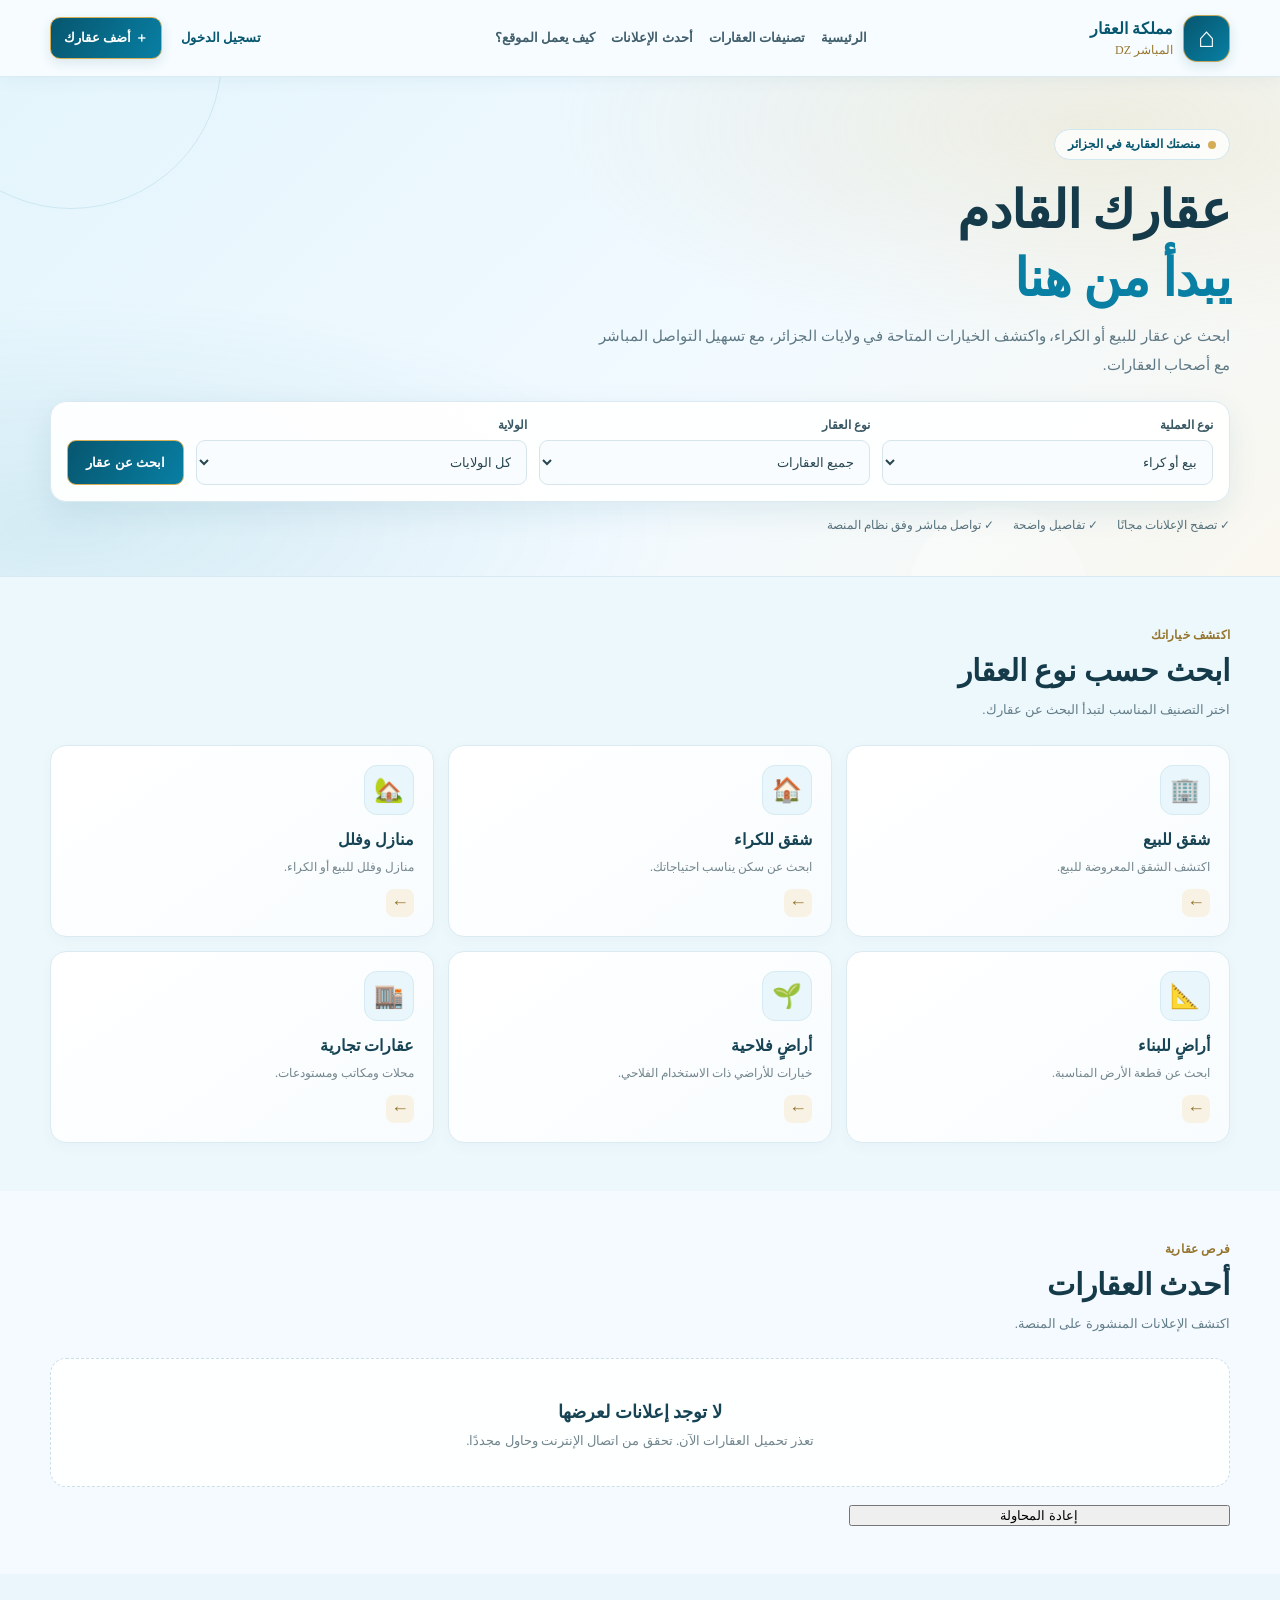
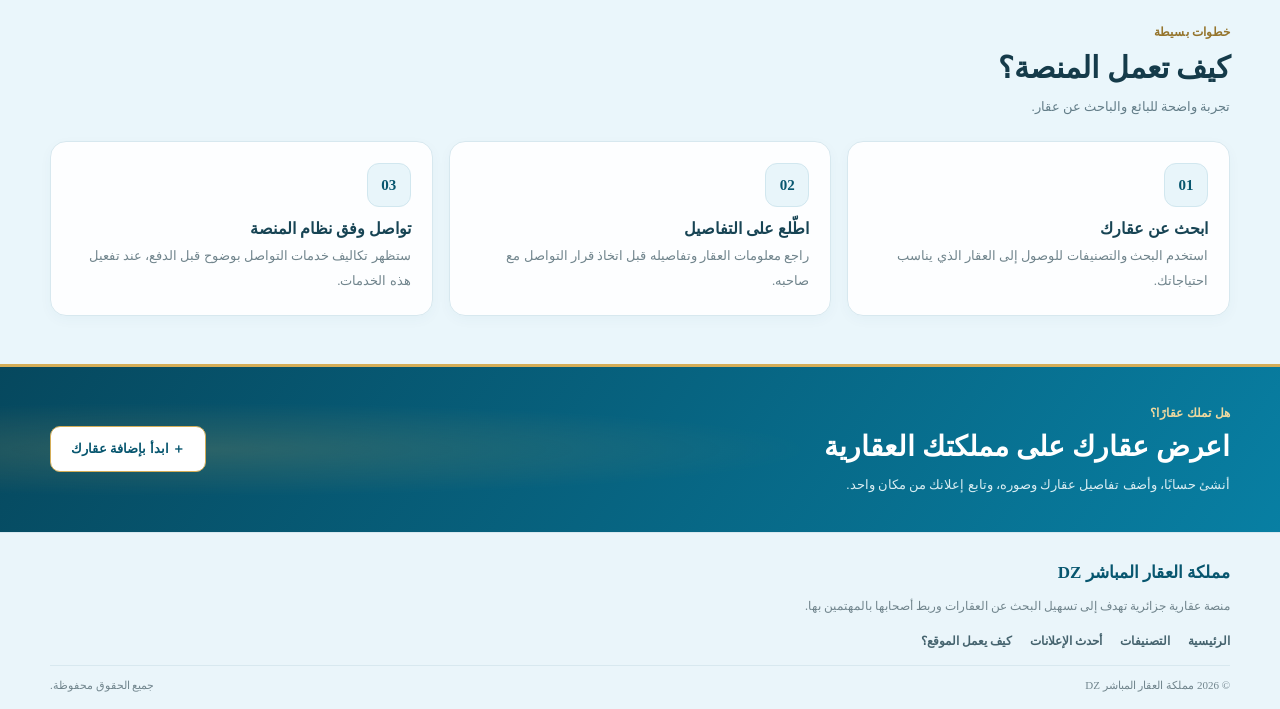
==== index.html @ 2d67a723 "Update index.html" ====
<!DOCTYPE html>
<html lang="ar" dir="rtl">
<head>
    <meta charset="UTF-8">
    <meta name="viewport" content="width=device-width, initial-scale=1.0">

    <meta name="theme-color" content="#087fa3">
    <meta name="description" content="مملكة العقار المباشر DZ، منصة جزائرية للبحث عن العقارات للبيع والكراء والتواصل مع أصحابها.">

    <title>مملكة العقار المباشر DZ | ابحث عن عقارك</title>

    <link rel="stylesheet" href="style.css?v=4">
    <script src="script.js?v=4" defer></script>

    <style>
        /* =========================================
           الهوية البصرية
        ========================================= */

        :root {
            --home-blue: #087fa3;
            --home-blue-dark: #07566f;
            --home-gold: #d4ad57;

            --home-sky: #eaf7fc;
            --home-light: #f2f9fc;
            --home-card: #ffffff;

            --home-text: #153b4a;
            --home-muted: #647e89;
            --home-border: #dcebf1;

            --home-shadow: 0 8px 25px rgba(7, 86, 111, .07);
            --home-radius: 16px;
        }

        html {
            scroll-behavior: smooth;
            scroll-padding-top: 95px;
        }

        body {
            margin: 0;
            overflow-x: hidden;
            background: var(--home-sky);
            color: var(--home-text);
        }

        a,
        button,
        select {
            -webkit-tap-highlight-color: transparent;
        }

        .container {
            width: min(1180px, calc(100% - 36px));
            margin-inline: auto;
        }

        /* =========================================
           رأس الموقع
        ========================================= */

        .site-header {
            position: sticky;
            top: 0;
            z-index: 1000;
            background: rgba(246, 252, 255, .96);
            backdrop-filter: blur(14px);
            border-bottom: 1px solid var(--home-border);
            box-shadow: 0 3px 16px rgba(7, 86, 111, .05);
        }

        .header-content {
            display: flex;
            align-items: center;
            justify-content: space-between;
            gap: 16px;
            min-height: 76px;
        }

        .brand {
            display: inline-flex;
            align-items: center;
            gap: 10px;
            flex-shrink: 0;
            text-decoration: none;
        }

        .brand-icon {
            display: flex;
            align-items: center;
            justify-content: center;
            width: 45px;
            height: 45px;
            flex-shrink: 0;
            border-radius: 14px;
            background: linear-gradient(135deg, #07566f, #087fa3);
            color: white;
            border: 1px solid rgba(212, 173, 87, .9);
            font-size: 28px;
            box-shadow: 0 4px 12px rgba(7, 86, 111, .14);
        }

        .brand-text {
            display: flex;
            flex-direction: column;
            line-height: 1.5;
        }

        .brand-text strong {
            color: var(--home-blue-dark);
            font-size: 16px;
        }

        .brand-text small {
            color: #98772e;
            font-size: 12px;
        }

        .main-nav {
            display: flex;
            align-items: center;
            justify-content: center;
            gap: 16px;
        }

        .main-nav a {
            color: #405e6b;
            font-size: 13px;
            font-weight: 700;
            text-decoration: none;
            white-space: nowrap;
            transition: color .2s, background .2s;
        }

        .main-nav a:hover {
            color: var(--home-blue);
        }

        .header-actions {
            display: flex;
            align-items: center;
            justify-content: flex-start;
            gap: 8px;
            flex-shrink: 0;
        }

        .login-link {
            color: var(--home-blue-dark);
            font-weight: 800;
            text-decoration: none;
            font-size: 13px;
            padding: 10px 11px;
            border-radius: 9px;
            white-space: nowrap;
        }

        .login-link:hover {
            background: #e5f4fa;
        }

        .header-add-button {
            display: inline-flex;
            align-items: center;
            justify-content: center;
            gap: 6px;
            background: linear-gradient(120deg, #07566f, #087fa3);
            color: #fff !important;
            border: 1px solid var(--home-gold);
            border-radius: 10px;
            padding: 11px 13px;
            font-size: 13px;
            font-weight: 800;
            text-decoration: none;
            white-space: nowrap;
            box-shadow: 0 4px 12px rgba(7, 86, 111, .12);
            transition: transform .2s, box-shadow .2s;
        }

        .header-add-button:hover {
            transform: translateY(-1px);
            box-shadow: 0 7px 17px rgba(7, 86, 111, .18);
        }

        .account-name {
            display: none;
            max-width: 145px;
            padding: 7px 9px;
            border: 1px solid #ead8a7;
            border-radius: 9px;
            background: #fffdf7;
            color: var(--home-blue-dark);
            font-size: 12px;
            font-weight: 800;
            overflow: hidden;
            text-overflow: ellipsis;
            white-space: nowrap;
        }

        .menu-toggle {
            display: none;
            align-items: center;
            justify-content: center;
            background: #e8f6fb;
            border: 1px solid #d4e9f1;
            color: var(--home-blue-dark);
            border-radius: 10px;
            width: 42px;
            height: 42px;
            font-size: 22px;
            cursor: pointer;
        }

        /* =========================================
           الواجهة الرئيسية والبحث
        ========================================= */

        .hero {
            position: relative;
            overflow: hidden;
            background:
                radial-gradient(
                    ellipse at 85% 10%,
                    rgba(212, 173, 87, .17),
                    transparent 35%
                ),
                radial-gradient(
                    ellipse at 5% 90%,
                    rgba(8, 127, 163, .10),
                    transparent 36%
                ),
                linear-gradient(135deg, #e4f5fc 0%, #f2faff 60%, #f9f7ef 100%);
            padding: 52px 0 43px;
            border-bottom: 1px solid #d9ebf2;
        }

        .hero::before {
            content: "";
            position: absolute;
            width: 300px;
            height: 300px;
            border-radius: 50%;
            border: 1px solid rgba(8, 127, 163, .12);
            top: -170px;
            left: -80px;
            pointer-events: none;
        }

        .hero::after {
            content: "";
            position: absolute;
            width: 180px;
            height: 180px;
            border-radius: 50%;
            background: rgba(255, 255, 255, .24);
            bottom: -110px;
            right: 15%;
            pointer-events: none;
        }

        .hero-content {
            position: relative;
            z-index: 1;
        }

        .hero-badge {
            display: inline-flex;
            align-items: center;
            gap: 8px;
            padding: 7px 13px;
            border: 1px solid #d1e7ef;
            border-radius: 30px;
            background: rgba(255, 255, 255, .78);
            color: var(--home-blue-dark);
            font-size: 12px;
            font-weight: 800;
        }

        .hero-badge::before {
            content: "";
            width: 8px;
            height: 8px;
            flex-shrink: 0;
            border-radius: 50%;
            background: var(--home-gold);
        }

        .hero h1 {
            color: #153b4a;
            font-size: clamp(34px, 4.5vw, 52px);
            line-height: 1.3;
            margin: 17px 0 10px;
            letter-spacing: -.7px;
        }

        .hero h1 span {
            color: var(--home-blue);
        }

        .hero-description {
            max-width: 650px;
            color: #5e7884;
            line-height: 1.9;
            font-size: 15px;
            margin: 0 0 22px;
        }

        .search-box {
            display: grid;
            grid-template-columns: repeat(3, minmax(0, 1fr)) auto;
            align-items: end;
            gap: 12px;
            padding: 16px;
            background: rgba(255, 255, 255, .95);
            border: 1px solid #dbeaf0;
            border-radius: 16px;
            box-shadow: 0 10px 30px rgba(7, 86, 111, .09);
        }

        .search-field {
            min-width: 0;
        }

        .search-field label {
            display: block;
            margin-bottom: 7px;
            color: #385762;
            font-size: 12px;
            font-weight: 800;
        }

        .search-field select {
            width: 100%;
            min-width: 0;
            height: 45px;
            padding: 0 11px;
            border: 1px solid #d6e5eb;
            border-radius: 9px;
            background: #f8fcfe;
            color: #284651;
            font: inherit;
            font-size: 13px;
        }

        .search-field select:focus {
            outline: 2px solid rgba(8, 127, 163, .15);
            border-color: var(--home-blue);
        }

        .btn-search {
            min-height: 45px;
            padding: 0 18px;
            border: 1px solid var(--home-gold);
            border-radius: 9px;
            background: linear-gradient(120deg, #07566f, #087fa3);
            color: #fff;
            font-weight: 800;
            font-size: 13px;
            cursor: pointer;
            white-space: nowrap;
            transition: filter .2s, transform .2s;
        }

        .btn-search:hover {
            filter: brightness(1.08);
            transform: translateY(-1px);
        }

        .hero-notes {
            display: flex;
            flex-wrap: wrap;
            gap: 10px 19px;
            margin-top: 16px;
            color: #56717c;
            font-size: 12px;
        }

        /* =========================================
           الأقسام العامة
        ========================================= */

        .section {
            padding: 48px 0;
        }

        .section-heading {
            margin-bottom: 23px;
        }

        .section-kicker {
            display: inline-block;
            color: #95752d;
            font-size: 12px;
            font-weight: 900;
            letter-spacing: .2px;
        }

        .section-heading h2,
        .owner-content h2 {
            color: #153b4a;
            font-size: clamp(23px, 3vw, 30px);
            line-height: 1.5;
            margin: 5px 0 5px;
        }

        .section-heading p,
        .owner-content p {
            color: var(--home-muted);
            line-height: 1.8;
            margin: 0;
            font-size: 13px;
        }

        /* =========================================
           تصنيفات العقارات
        ========================================= */

        .categories-section {
            background: #edf8fc;
        }

        .categories-grid {
            display: grid;
            grid-template-columns: repeat(3, minmax(0, 1fr));
            gap: 14px;
        }

        .category-card {
            position: relative;
            display: flex;
            flex-direction: column;
            min-width: 0;
            padding: 19px;
            border: 1px solid #dcebf1;
            border-radius: var(--home-radius);
            background: linear-gradient(145deg, #fff, #f8fcfe);
            text-decoration: none;
            box-shadow: 0 4px 13px rgba(7, 86, 111, .035);
            transition:
                transform .2s,
                border-color .2s,
                box-shadow .2s;
        }

        .category-card:hover {
            transform: translateY(-3px);
            border-color: #a9d4e2;
            box-shadow: 0 10px 23px rgba(7, 86, 111, .09);
        }

        .category-icon {
            display: inline-flex;
            align-items: center;
            justify-content: center;
            width: 48px;
            height: 48px;
            flex-shrink: 0;
            border-radius: 13px;
            background: #e9f6fb;
            border: 1px solid #d5eaf2;
            font-size: 24px;
        }

        .category-card h3 {
            color: #174454;
            margin: 12px 0 5px;
            font-size: 16px;
            line-height: 1.6;
        }

        .category-card p {
            color: #73868e;
            font-size: 12px;
            line-height: 1.8;
            margin: 0 0 10px;
        }

        .category-arrow {
            display: inline-flex;
            align-items: center;
            justify-content: center;
            width: 28px;
            height: 28px;
            margin-top: auto;
            border-radius: 8px;
            background: #f8f2e4;
            color: #95752d;
            font-size: 18px;
            font-weight: 900;
        }

        /* =========================================
           أحدث الإعلانات
        ========================================= */

        .latest-section {
            background: #f4faff;
        }

        .properties-grid {
            display: grid;
            grid-template-columns: repeat(3, minmax(0, 1fr));
            gap: 18px;
        }

        .empty-state {
            grid-column: 1 / -1;
            text-align: center;
            background: rgba(255, 255, 255, .9);
            border: 1px dashed #cbdfe8;
            border-radius: 16px;
            padding: 32px 18px;
        }

        .empty-icon {
            font-size: 40px;
        }

        .empty-state h3 {
            color: #174454;
            margin: 10px 0 6px;
            font-size: 18px;
        }

        .empty-state p {
            max-width: 520px;
            margin: auto;
            color: #71858d;
            line-height: 1.9;
            font-size: 13px;
        }

        /* =========================================
           خطوات استخدام الموقع
        ========================================= */

        .how-section {
            background: #eaf6fb;
        }

        .steps-grid {
            display: grid;
            grid-template-columns: repeat(3, minmax(0, 1fr));
            gap: 16px;
        }

        .step-card {
            padding: 21px;
            border: 1px solid #d7e8ef;
            border-radius: var(--home-radius);
            background: rgba(255, 255, 255, .9);
            box-shadow: 0 4px 13px rgba(7, 86, 111, .035);
        }

        .step-number {
            display: inline-flex;
            align-items: center;
            justify-content: center;
            width: 42px;
            height: 42px;
            border-radius: 12px;
            background: #e8f5fa;
            border: 1px solid #d1e7ef;
            color: var(--home-blue-dark);
            font-size: 15px;
            font-weight: 900;
        }

        .step-card h3 {
            color: #174454;
            margin: 12px 0 6px;
            font-size: 16px;
        }

        .step-card p {
            color: #71858d;
            line-height: 1.9;
            font-size: 13px;
            margin: 0;
        }

        /* =========================================
           دعوة أصحاب العقارات
        ========================================= */

        .owner-section {
            padding: 36px 0;
            background:
                radial-gradient(
                    ellipse at 15% 50%,
                    rgba(212, 173, 87, .18),
                    transparent 40%
                ),
                linear-gradient(125deg, #06485e, #087fa3);
            border-top: 3px solid var(--home-gold);
        }

        .owner-content {
            display: flex;
            align-items: center;
            justify-content: space-between;
            gap: 25px;
        }

        .owner-content .section-kicker {
            color: #f0d99f;
        }

        .owner-content h2 {
            color: #fff;
            font-size: clamp(22px, 3vw, 28px);
        }

        .owner-content p {
            color: #d9edf2;
            max-width: 650px;
        }

        .btn-light {
            display: inline-flex;
            align-items: center;
            justify-content: center;
            padding: 13px 20px;
            border: 1px solid var(--home-gold);
            border-radius: 10px;
            background: #fff;
            color: var(--home-blue-dark);
            font-weight: 900;
            font-size: 13px;
            text-decoration: none;
            white-space: nowrap;
            transition: background .2s, transform .2s;
        }

        .btn-light:hover {
            background: #fff9e9;
            transform: translateY(-1px);
        }

        /* =========================================
           التذييل
        ========================================= */

        .site-footer {
            background: #eaf5fa;
            border-top: 1px solid #d8e8ef;
            padding: 29px 0 17px;
        }

        .footer-brand {
            display: inline-block;
            color: #07566f;
            font-size: 17px;
            font-weight: 900;
            text-decoration: none;
        }

        .footer-content > p {
            color: #71858d;
            font-size: 12px;
            line-height: 1.9;
        }

        .footer-links {
            display: flex;
            flex-wrap: wrap;
            gap: 10px 18px;
            margin: 16px 0;
        }

        .footer-links a {
            color: #45636e;
            font-size: 12px;
            font-weight: 700;
            text-decoration: none;
        }

        .footer-links a:hover {
            color: var(--home-blue);
        }

        .footer-bottom {
            display: flex;
            align-items: center;
            justify-content: space-between;
            gap: 12px;
            padding-top: 13px;
            border-top: 1px solid #d8e8ef;
            color: #71858d;
            font-size: 11px;
        }

        .footer-bottom p {
            margin: 0;
        }

        /* =========================================
           الشاشات المتوسطة
        ========================================= */

        @media (max-width: 1050px) {
            .header-content {
                flex-wrap: wrap;
                padding-top: 10px;
                padding-bottom: 10px;
            }

            .main-nav {
                order: 3;
                width: 100%;
                justify-content: center;
                flex-wrap: wrap;
                gap: 12px 20px;
                padding: 5px 0 2px;
            }

            .search-box {
                grid-template-columns: repeat(2, minmax(0, 1fr));
            }

            .btn-search {
                width: 100%;
            }

            .hero {
                padding-top: 43px;
                padding-bottom: 36px;
            }
        }

        @media (min-width: 701px) and (max-width: 900px) {
            .categories-grid,
            .properties-grid,
            .steps-grid {
                grid-template-columns: repeat(2, minmax(0, 1fr));
            }

            .category-card {
                padding: 18px;
            }

            .header-content {
                gap: 12px;
            }

            .main-nav {
                gap: 12px 17px;
            }
        }

        /* =========================================
           الهاتف
        ========================================= */

        @media (max-width: 700px) {
            .container {
                width: calc(100% - 28px);
            }

            .header-content {
                display: flex;
                flex-wrap: wrap;
                gap: 9px;
                min-height: auto;
                padding-top: 10px;
                padding-bottom: 10px;
            }

            .brand {
                margin-left: auto;
            }

            .brand-icon {
                width: 41px;
                height: 41px;
                border-radius: 12px;
                font-size: 25px;
            }

            .brand-text strong {
                font-size: 15px;
            }

            .brand-text small {
                font-size: 11px;
            }

            .menu-toggle {
                display: inline-flex;
                order: 2;
            }

            .header-actions {
                order: 3;
                width: 100%;
                justify-content: space-between;
                gap: 7px;
                padding-top: 4px;
            }

            .header-actions .login-link {
                padding: 10px 8px;
                font-size: 12px;
            }

            .header-add-button {
                flex: 1;
                max-width: 220px;
                padding: 10px 9px;
                font-size: 12px;
            }

            .account-name {
                max-width: 125px;
                font-size: 11px;
            }

            .main-nav {
                display: none;
                order: 4;
                width: 100%;
                align-items: stretch;
                flex-direction: column;
                gap: 0;
                padding: 7px 0;
                border-top: 1px solid #dcebf1;
            }

            .main-nav.open {
                display: flex;
            }

            .main-nav a {
                display: block;
                padding: 11px 9px;
                border-radius: 8px;
                font-size: 13px;
            }

            .main-nav a:hover {
                background: #e8f6fb;
            }

            .hero {
                padding: 32px 0 27px;
            }

            .hero h1 {
                font-size: clamp(31px, 8vw, 38px);
                margin-top: 14px;
            }

            .hero-description {
                font-size: 13px;
                line-height: 1.9;
                margin-bottom: 17px;
            }

            .hero-badge {
                font-size: 11px;
                padding: 7px 11px;
            }

            .search-box {
                grid-template-columns: minmax(0, 1fr);
                padding: 13px;
                gap: 11px;
                border-radius: 13px;
            }

            .search-field select,
            .btn-search {
                height: 45px;
                min-height: 45px;
            }

            .hero-notes {
                gap: 8px 13px;
                font-size: 11px;
                line-height: 1.7;
            }

            .section {
                padding: 30px 0;
            }

            .section-heading {
                margin-bottom: 17px;
            }

            .section-heading h2 {
                font-size: 23px;
            }

            .section-heading p {
                font-size: 12px;
            }

            /*
             * عمودان للتصنيفات على الهاتف:
             * يقللان طول الصفحة ويسهلان الوصول للخيارات.
             */
            .categories-grid {
                grid-template-columns: repeat(2, minmax(0, 1fr));
                gap: 10px;
            }

            .category-card {
                padding: 13px 12px;
                border-radius: 13px;
            }

            .category-icon {
                width: 41px;
                height: 41px;
                border-radius: 11px;
                font-size: 21px;
            }

            .category-card h3 {
                font-size: 13px;
                line-height: 1.6;
                margin: 9px 0 4px;
            }

            .category-card p {
                font-size: 11px;
                line-height: 1.7;
                margin-bottom: 8px;
            }

            .category-arrow {
                width: 25px;
                height: 25px;
                font-size: 16px;
            }

            /*
             * تبقى بطاقات العقارات بخانة واحدة
             * حتى تكون تفاصيل كل إعلان مقروءة.
             */
            .properties-grid {
                grid-template-columns: minmax(0, 1fr);
                gap: 13px;
            }

            .empty-state {
                padding: 25px 13px;
                border-radius: 13px;
            }

            .empty-icon {
                font-size: 35px;
            }

            .empty-state h3 {
                font-size: 16px;
            }

            .empty-state p {
                font-size: 12px;
            }

            .steps-grid {
                grid-template-columns: minmax(0, 1fr);
                gap: 10px;
            }

            .step-card {
                padding: 16px;
                border-radius: 13px;
            }

            .step-number {
                width: 37px;
                height: 37px;
                border-radius: 10px;
                font-size: 13px;
            }

            .step-card h3 {
                margin: 9px 0 5px;
                font-size: 15px;
            }

            .step-card p {
                font-size: 12px;
            }

            .owner-section {
                padding: 27px 0;
            }

            .owner-content {
                align-items: stretch;
                flex-direction: column;
                gap: 15px;
            }

            .owner-content h2 {
                font-size: 22px;
                line-height: 1.5;
            }

            .owner-content p {
                font-size: 12px;
            }

            .btn-light {
                width: 100%;
                box-sizing: border-box;
                padding: 12px 15px;
            }

            .site-footer {
                padding-top: 23px;
            }

            .footer-brand {
                font-size: 15px;
            }

            .footer-content > p {
                font-size: 11px;
            }

            .footer-links {
                gap: 10px 14px;
                margin: 13px 0;
            }

            .footer-links a {
                font-size: 11px;
            }

            .footer-bottom {
                align-items: flex-start;
                flex-direction: column;
                gap: 6px;
                font-size: 10px;
            }
        }

        /* الهواتف الصغيرة جدًا */
        @media (max-width: 360px) {
            .container {
                width: calc(100% - 22px);
            }

            .brand {
                gap: 7px;
            }

            .brand-text strong {
                font-size: 13px;
            }

            .brand-icon {
                width: 37px;
                height: 37px;
                font-size: 22px;
            }

            .categories-grid {
                gap: 8px;
            }

            .category-card {
                padding: 11px 9px;
            }

            .category-card h3 {
                font-size: 12px;
            }

            .category-card p {
                font-size: 10px;
            }
        }

        /* احترام إعداد تقليل الحركة */
        @media (prefers-reduced-motion: reduce) {
            html {
                scroll-behavior: auto;
            }

            *,
            *::before,
            *::after {
                transition-duration: .01ms !important;
                animation-duration: .01ms !important;
            }
        }
    </style>
</head>

<body>

    <!-- رأس الموقع -->
    <header class="site-header">
        <div class="container header-content">

            <a href="index.html" class="brand" aria-label="الصفحة الرئيسية">
                <span class="brand-icon">⌂</span>

                <span class="brand-text">
                    <strong>مملكة العقار</strong>
                    <small>المباشر DZ</small>
                </span>
            </a>

            <button
                class="menu-toggle"
                id="menuToggle"
                type="button"
                aria-label="فتح القائمة"
                aria-expanded="false"
                aria-controls="mainNav"
            >
                ☰
            </button>

            <nav class="main-nav" id="mainNav">
                <a href="#home">الرئيسية</a>
                <a href="#categories">تصنيفات العقارات</a>
                <a href="#latest">أحدث الإعلانات</a>
                <a href="#how-it-works">كيف يعمل الموقع؟</a>
            </nav>

            <div class="header-actions" id="headerActions">

                <span
                    class="account-name"
                    id="accountName"
                    aria-live="polite"
                ></span>

                <a href="login.html" class="login-link" id="loginLink">
                    تسجيل الدخول
                </a>

                <a
                    href="register.html"
                    class="header-add-button"
                    id="addPropertyLink"
                >
                    ＋ أضف عقارك
                </a>

            </div>

        </div>
    </header>


    <main>

        <!-- الواجهة الرئيسية -->
        <section class="hero" id="home">
            <div class="container hero-content">

                <span class="hero-badge">
                    منصتك العقارية في الجزائر
                </span>

                <h1>
                    عقارك القادم<br>
                    <span>يبدأ من هنا</span>
                </h1>

                <p class="hero-description">
                    ابحث عن عقار للبيع أو الكراء، واكتشف الخيارات
                    المتاحة في ولايات الجزائر، مع تسهيل التواصل
                    المباشر مع أصحاب العقارات.
                </p>

                <!-- نموذج البحث -->
                <form class="search-box" id="searchForm">

                    <div class="search-field">
                        <label for="operation">نوع العملية</label>

                        <select id="operation" name="operation">
                            <option value="">بيع أو كراء</option>
                            <option value="sale">للبيع</option>
                            <option value="rent">للكراء</option>
                        </select>
                    </div>

                    <div class="search-field">
                        <label for="propertyType">نوع العقار</label>

                        <!--
                            مهم: name="category" متوافق مع script.js
                            مع الاحتفاظ بـ id="propertyType"
                            حتى لا يتغير ارتباط التسمية بالحقل.
                        -->
                        <select id="propertyType" name="category">
                            <option value="">جميع العقارات</option>
                            <option value="apartment">شقة</option>
                            <option value="house">منزل</option>
                            <option value="land">أرض للبناء</option>
                            <option value="farm">أرض فلاحية</option>
                            <option value="commercial">عقار تجاري</option>
                        </select>
                    </div>

                    <div class="search-field">
                        <label for="wilaya">الولاية</label>

                        <select id="wilaya" name="wilaya">
                            <option value="">جميع الولايات</option>
                        </select>
                    </div>

                    <button type="submit" class="btn-search">
                        ابحث عن عقار
                    </button>

                </form>

                <div class="hero-notes">
                    <span>✓ تصفح الإعلانات مجانًا</span>
                    <span>✓ تفاصيل واضحة</span>
                    <span>✓ تواصل مباشر وفق نظام المنصة</span>
                </div>

            </div>
        </section>


        <!-- تصنيفات العقارات -->
        <section class="section categories-section" id="categories">
            <div class="container">

                <div class="section-heading">
                    <div>
                        <span class="section-kicker">اكتشف خياراتك</span>
                        <h2>ابحث حسب نوع العقار</h2>
                        <p>
                            اختر التصنيف المناسب لتبدأ البحث عن عقارك.
                        </p>
                    </div>
                </div>

                <div class="categories-grid">

                    <a
                        href="#latest"
                        class="category-card"
                        data-category="apartment"
                        data-operation="sale"
                    >
                        <span class="category-icon">🏢</span>
                        <h3>شقق للبيع</h3>
                        <p>اكتشف الشقق المعروضة للبيع.</p>
                        <span class="category-arrow">←</span>
                    </a>

                    <a
                        href="#latest"
                        class="category-card"
                        data-category="apartment"
                        data-operation="rent"
                    >
                        <span class="category-icon">🏠</span>
                        <h3>شقق للكراء</h3>
                        <p>ابحث عن سكن يناسب احتياجاتك.</p>
                        <span class="category-arrow">←</span>
                    </a>

                    <a
                        href="#latest"
                        class="category-card"
                        data-category="house"
                    >
                        <span class="category-icon">🏡</span>
                        <h3>منازل وفلل</h3>
                        <p>منازل وفلل للبيع أو الكراء.</p>
                        <span class="category-arrow">←</span>
                    </a>

                    <a
                        href="#latest"
                        class="category-card"
                        data-category="land"
                    >
                        <span class="category-icon">📐</span>
                        <h3>أراضٍ للبناء</h3>
                        <p>ابحث عن قطعة الأرض المناسبة.</p>
                        <span class="category-arrow">←</span>
                    </a>

                    <a
                        href="#latest"
                        class="category-card"
                        data-category="farm"
                    >
                        <span class="category-icon">🌱</span>
                        <h3>أراضٍ فلاحية</h3>
                        <p>خيارات للأراضي ذات الاستخدام الفلاحي.</p>
                        <span class="category-arrow">←</span>
                    </a>

                    <a
                        href="#latest"
                        class="category-card"
                        data-category="commercial"
                    >
                        <span class="category-icon">🏬</span>
                        <h3>عقارات تجارية</h3>
                        <p>محلات ومكاتب ومستودعات.</p>
                        <span class="category-arrow">←</span>
                    </a>

                </div>

            </div>
        </section>


        <!-- أحدث الإعلانات -->
        <section class="section latest-section" id="latest">
            <div class="container">

                <div class="section-heading">
                    <div>
                        <span class="section-kicker">فرص عقارية</span>
                        <h2>أحدث العقارات</h2>
                        <p>
                            اكتشف الإعلانات المنشورة على المنصة.
                        </p>
                    </div>
                </div>

                <div class="properties-grid" id="propertiesGrid">

                    <div class="empty-state">
                        <span class="empty-icon">🏘️</span>

                        <h3>جارٍ البحث عن العقارات</h3>

                        <p>
                            نعرض هنا الإعلانات المنشورة بعد تحميلها
                            من قاعدة البيانات.
                        </p>
                    </div>

                </div>

            </div>
        </section>


        <!-- كيف يعمل الموقع -->
        <section class="section how-section" id="how-it-works">
            <div class="container">

                <div class="section-heading">
                    <div>
                        <span class="section-kicker">خطوات بسيطة</span>
                        <h2>كيف تعمل المنصة؟</h2>
                        <p>
                            تجربة واضحة للبائع والباحث عن عقار.
                        </p>
                    </div>
                </div>

                <div class="steps-grid">

                    <article class="step-card">
                        <span class="step-number">01</span>
                        <h3>ابحث عن عقارك</h3>
                        <p>
                            استخدم البحث والتصنيفات للوصول إلى العقار
                            الذي يناسب احتياجاتك.
                        </p>
                    </article>

                    <article class="step-card">
                        <span class="step-number">02</span>
                        <h3>اطّلع على التفاصيل</h3>
                        <p>
                            راجع معلومات العقار وتفاصيله قبل اتخاذ
                            قرار التواصل مع صاحبه.
                        </p>
                    </article>

                    <article class="step-card">
                        <span class="step-number">03</span>
                        <h3>تواصل وفق نظام المنصة</h3>
                        <p>
                            ستظهر تكاليف خدمات التواصل بوضوح قبل الدفع،
                            عند تفعيل هذه الخدمات.
                        </p>
                    </article>

                </div>

            </div>
        </section>


        <!-- دعوة أصحاب العقارات -->
        <section class="owner-section">
            <div class="container owner-content">

                <div>
                    <span class="section-kicker">هل تملك عقارًا؟</span>

                    <h2>اعرض عقارك على مملكتك العقارية</h2>

                    <p>
                        أنشئ حسابًا، وأضف تفاصيل عقارك وصوره،
                        وتابع إعلانك من مكان واحد.
                    </p>
                </div>

                <a
                    href="register.html"
                    class="btn-light"
                    id="ownerAddPropertyLink"
                >
                    ＋ ابدأ بإضافة عقارك
                </a>

            </div>
        </section>

    </main>


    <!-- تذييل الموقع -->
    <footer class="site-footer">
        <div class="container footer-content">

            <a href="index.html" class="footer-brand">
                مملكة العقار المباشر DZ
            </a>

            <p>
                منصة عقارية جزائرية تهدف إلى تسهيل البحث عن العقارات
                وربط أصحابها بالمهتمين بها.
            </p>

            <div class="footer-links">
                <a href="#home">الرئيسية</a>
                <a href="#categories">التصنيفات</a>
                <a href="#latest">أحدث الإعلانات</a>
                <a href="#how-it-works">كيف يعمل الموقع؟</a>
            </div>

            <div class="footer-bottom">
                <p>
                    © <span id="currentYear">2026</span>
                    مملكة العقار المباشر DZ
                </p>

                <p>جميع الحقوق محفوظة.</p>
            </div>

        </div>
    </footer>


    <!-- مزامنة أزرار الحساب مع جلسة Supabase -->
    <script>
        <!-- مزامنة الحساب والتحقق من صلاحية المدير -->
<script>
document.addEventListener("DOMContentLoaded", async function () {
    "use strict";

    const loginLink = document.getElementById("loginLink");
    const addPropertyLink = document.getElementById("addPropertyLink");
    const ownerAddPropertyLink =
        document.getElementById("ownerAddPropertyLink");
    const accountName = document.getElementById("accountName");
    const headerActions = document.getElementById("headerActions");

    const SUPABASE_URL =
        "https://fppzejxdggnlscjcqmgk.supabase.co";

    const SUPABASE_KEY =
        "sb_publishable_qhAVIMpyEcE_Y_7L_9irrQ_Naru1RBC";

    // إنشاء زر الإدارة وإخفاؤه افتراضيًا.
    const adminLink = document.createElement("a");
    adminLink.href = "admin.html";
    adminLink.className = "header-add-button";
    adminLink.textContent = "⚙️ لوحة التحكم";
    adminLink.style.display = "none";
    adminLink.style.flex = "0 0 auto";
    adminLink.style.maxWidth = "none";
    adminLink.style.margin = "0";
    adminLink.setAttribute("aria-label", "لوحة التحكم");

    // يوضع الزر داخل منطقة الحساب.
    headerActions.insertBefore(adminLink, loginLink);

    let session = null;

    try {
        const stored = localStorage.getItem("supabaseSession");
        session = stored ? JSON.parse(stored) : null;
    } catch (error) {
        session = null;
    }

    const loggedIn = Boolean(
        session &&
        session.access_token &&
        session.user &&
        (
            !session.expires_at ||
            Number(session.expires_at) >
            Math.floor(Date.now() / 1000)
        )
    );

    if (loggedIn) {
        const user = session.user;
        const metadata = user.user_metadata || {};

        const displayName =
            metadata.full_name ||
            metadata.name ||
            metadata.fullName ||
            user.email ||
            "حسابي";

        accountName.textContent = "👤 " + displayName;
        accountName.style.display = "inline-block";

        loginLink.textContent = "حسابي";
        loginLink.href = "add-property.html";
        loginLink.title = displayName;

        addPropertyLink.href = "add-property.html";
        ownerAddPropertyLink.href = "add-property.html";

        // التحقق من صلاحية المدير عبر دالة Supabase الموجودة.
        try {
            const response = await fetch(
                SUPABASE_URL + "/rest/v1/rpc/is_admin",
                {
                    method: "POST",
                    headers: {
                        "Content-Type": "application/json",
                        "apikey": SUPABASE_KEY,
                        "Authorization":
                            "Bearer " + session.access_token
                    },
                    body: "{}"
                }
            );

            if (response.ok) {
                const result = await response.json();

                const isAdmin =
                    result === true ||
                    (
                        result &&
                        result.is_admin === true
                    );

                if (isAdmin) {
                    adminLink.style.display = "inline-flex";
                }
            } else {
                console.error(
                    "تعذر التحقق من صلاحية المدير:",
                    response.status
                );
            }
        } catch (error) {
            console.error(
                "خطأ في الاتصال للتحقق من صلاحية المدير:",
                error
            );
        }

    } else {
        accountName.style.display = "none";
        adminLink.style.display = "none";

        loginLink.textContent = "تسجيل الدخول";
        loginLink.href = "login.html";

        addPropertyLink.href = "register.html";
        ownerAddPropertyLink.href = "register.html";
    }

    const yearElement = document.getElementById("currentYear");

    if (yearElement) {
        yearElement.textContent = new Date().getFullYear();
    }
});
</script>
    

</body>
</html>
---- style.css ----
/* تصغير بطاقة العقار دون تغيير عدد الأعمدة */
.property-card {
    min-width: 0 !important;
    height: auto !important;
    overflow: hidden;
    border-radius: 12px;
}

.property-image,
.property-card-image {
    height: 125px !important;
    min-height: 125px !important;
    max-height: 125px !important;
    overflow: hidden;
}

.property-image .property-placeholder {
    height: 100% !important;
}

.property-image .property-placeholder span:first-child {
    font-size: 30px !important;
}

.property-card-content {
    padding: 12px !important;
    gap: 6px;
}

.property-title {
    font-size: 15px !important;
    line-height: 1.5 !important;
    margin: 4px 0 !important;
    overflow-wrap: anywhere;
}

.property-location,
.property-price,
.property-meta,
.property-card-content p {
    font-size: 12px !important;
    line-height: 1.6 !important;
}

.property-card-content p {
    display: -webkit-box;
    -webkit-box-orient: vertical;
    -webkit-line-clamp: 2;
    overflow: hidden;
    overflow-wrap: anywhere;
}

.property-card-content .btn,
.property-card-content .btn-primary {
    min-height: 38px;
    padding: 9px 10px !important;
    font-size: 12px !important;
    margin-top: 5px;
}

@media (max-width: 600px) {
    .property-image,
    .property-card-image {
        height: 110px !important;
        min-height: 110px !important;
        max-height: 110px !important;
    }

    .property-card-content {
        padding: 9px !important;
    }

    .property-title {
        font-size: 13px !important;
    }

    .property-price {
        font-size: 13px !important;
    }
}
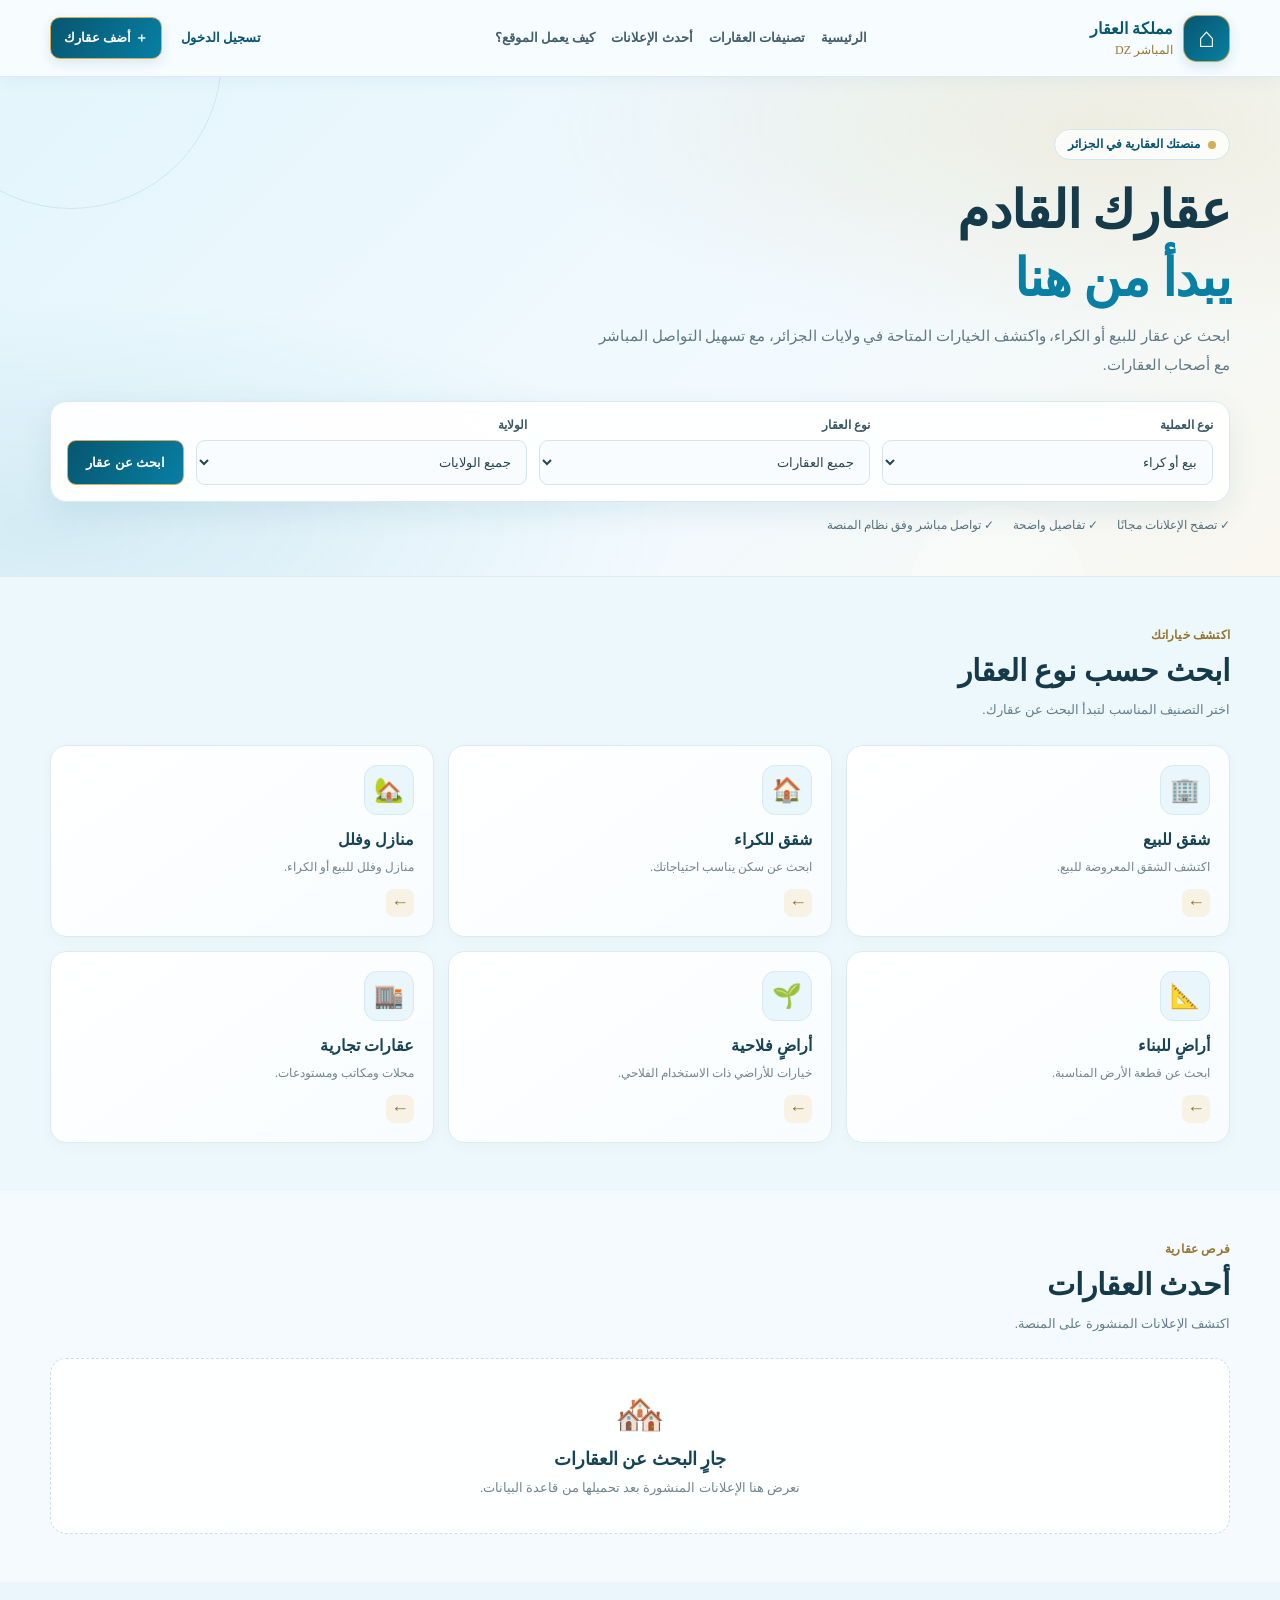
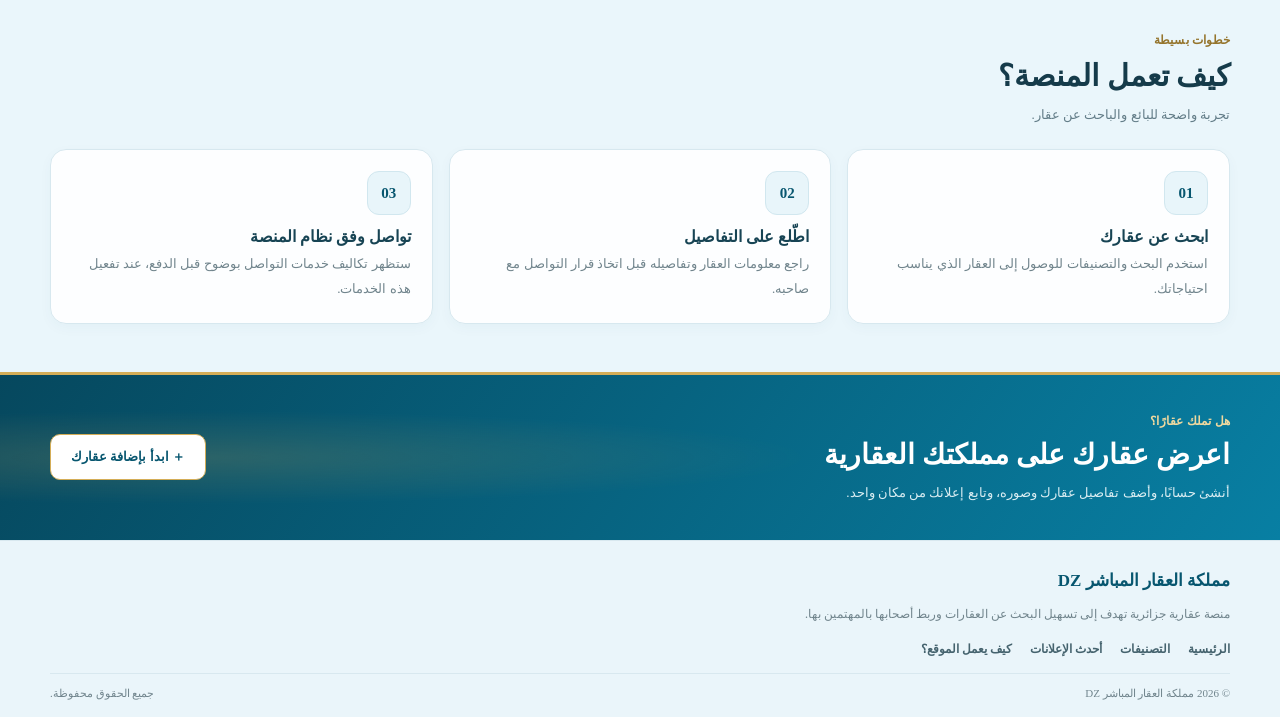
==== commit 905cb2a4: "Update index.html" ====
--- a/index.html
+++ b/index.html
@@ -10,7 +10,7 @@
     <title>مملكة العقار المباشر DZ | ابحث عن عقارك</title>
 
     <link rel="stylesheet" href="style.css?v=4">
-    <script src="script.js?v=4" defer></script>
+    <script src="script.js?v=5" defer></script>
 
     <style>
         /* =========================================
@@ -1462,144 +1462,6 @@
 
         </div>
     </footer>
-
-
-    <!-- مزامنة أزرار الحساب مع جلسة Supabase -->
-    <script>
-        <!-- مزامنة الحساب والتحقق من صلاحية المدير -->
-<script>
-document.addEventListener("DOMContentLoaded", async function () {
-    "use strict";
-
-    const loginLink = document.getElementById("loginLink");
-    const addPropertyLink = document.getElementById("addPropertyLink");
-    const ownerAddPropertyLink =
-        document.getElementById("ownerAddPropertyLink");
-    const accountName = document.getElementById("accountName");
-    const headerActions = document.getElementById("headerActions");
-
-    const SUPABASE_URL =
-        "https://fppzejxdggnlscjcqmgk.supabase.co";
-
-    const SUPABASE_KEY =
-        "sb_publishable_qhAVIMpyEcE_Y_7L_9irrQ_Naru1RBC";
-
-    // إنشاء زر الإدارة وإخفاؤه افتراضيًا.
-    const adminLink = document.createElement("a");
-    adminLink.href = "admin.html";
-    adminLink.className = "header-add-button";
-    adminLink.textContent = "⚙️ لوحة التحكم";
-    adminLink.style.display = "none";
-    adminLink.style.flex = "0 0 auto";
-    adminLink.style.maxWidth = "none";
-    adminLink.style.margin = "0";
-    adminLink.setAttribute("aria-label", "لوحة التحكم");
-
-    // يوضع الزر داخل منطقة الحساب.
-    headerActions.insertBefore(adminLink, loginLink);
-
-    let session = null;
-
-    try {
-        const stored = localStorage.getItem("supabaseSession");
-        session = stored ? JSON.parse(stored) : null;
-    } catch (error) {
-        session = null;
-    }
-
-    const loggedIn = Boolean(
-        session &&
-        session.access_token &&
-        session.user &&
-        (
-            !session.expires_at ||
-            Number(session.expires_at) >
-            Math.floor(Date.now() / 1000)
-        )
-    );
-
-    if (loggedIn) {
-        const user = session.user;
-        const metadata = user.user_metadata || {};
-
-        const displayName =
-            metadata.full_name ||
-            metadata.name ||
-            metadata.fullName ||
-            user.email ||
-            "حسابي";
-
-        accountName.textContent = "👤 " + displayName;
-        accountName.style.display = "inline-block";
-
-        loginLink.textContent = "حسابي";
-        loginLink.href = "add-property.html";
-        loginLink.title = displayName;
-
-        addPropertyLink.href = "add-property.html";
-        ownerAddPropertyLink.href = "add-property.html";
-
-        // التحقق من صلاحية المدير عبر دالة Supabase الموجودة.
-        try {
-            const response = await fetch(
-                SUPABASE_URL + "/rest/v1/rpc/is_admin",
-                {
-                    method: "POST",
-                    headers: {
-                        "Content-Type": "application/json",
-                        "apikey": SUPABASE_KEY,
-                        "Authorization":
-                            "Bearer " + session.access_token
-                    },
-                    body: "{}"
-                }
-            );
-
-            if (response.ok) {
-                const result = await response.json();
-
-                const isAdmin =
-                    result === true ||
-                    (
-                        result &&
-                        result.is_admin === true
-                    );
-
-                if (isAdmin) {
-                    adminLink.style.display = "inline-flex";
-                }
-            } else {
-                console.error(
-                    "تعذر التحقق من صلاحية المدير:",
-                    response.status
-                );
-            }
-        } catch (error) {
-            console.error(
-                "خطأ في الاتصال للتحقق من صلاحية المدير:",
-                error
-            );
-        }
-
-    } else {
-        accountName.style.display = "none";
-        adminLink.style.display = "none";
-
-        loginLink.textContent = "تسجيل الدخول";
-        loginLink.href = "login.html";
-
-        addPropertyLink.href = "register.html";
-        ownerAddPropertyLink.href = "register.html";
-    }
-
-    const yearElement = document.getElementById("currentYear");
-
-    if (yearElement) {
-        yearElement.textContent = new Date().getFullYear();
-    }
-});
-</script>
     
-
 </body>
 </html>
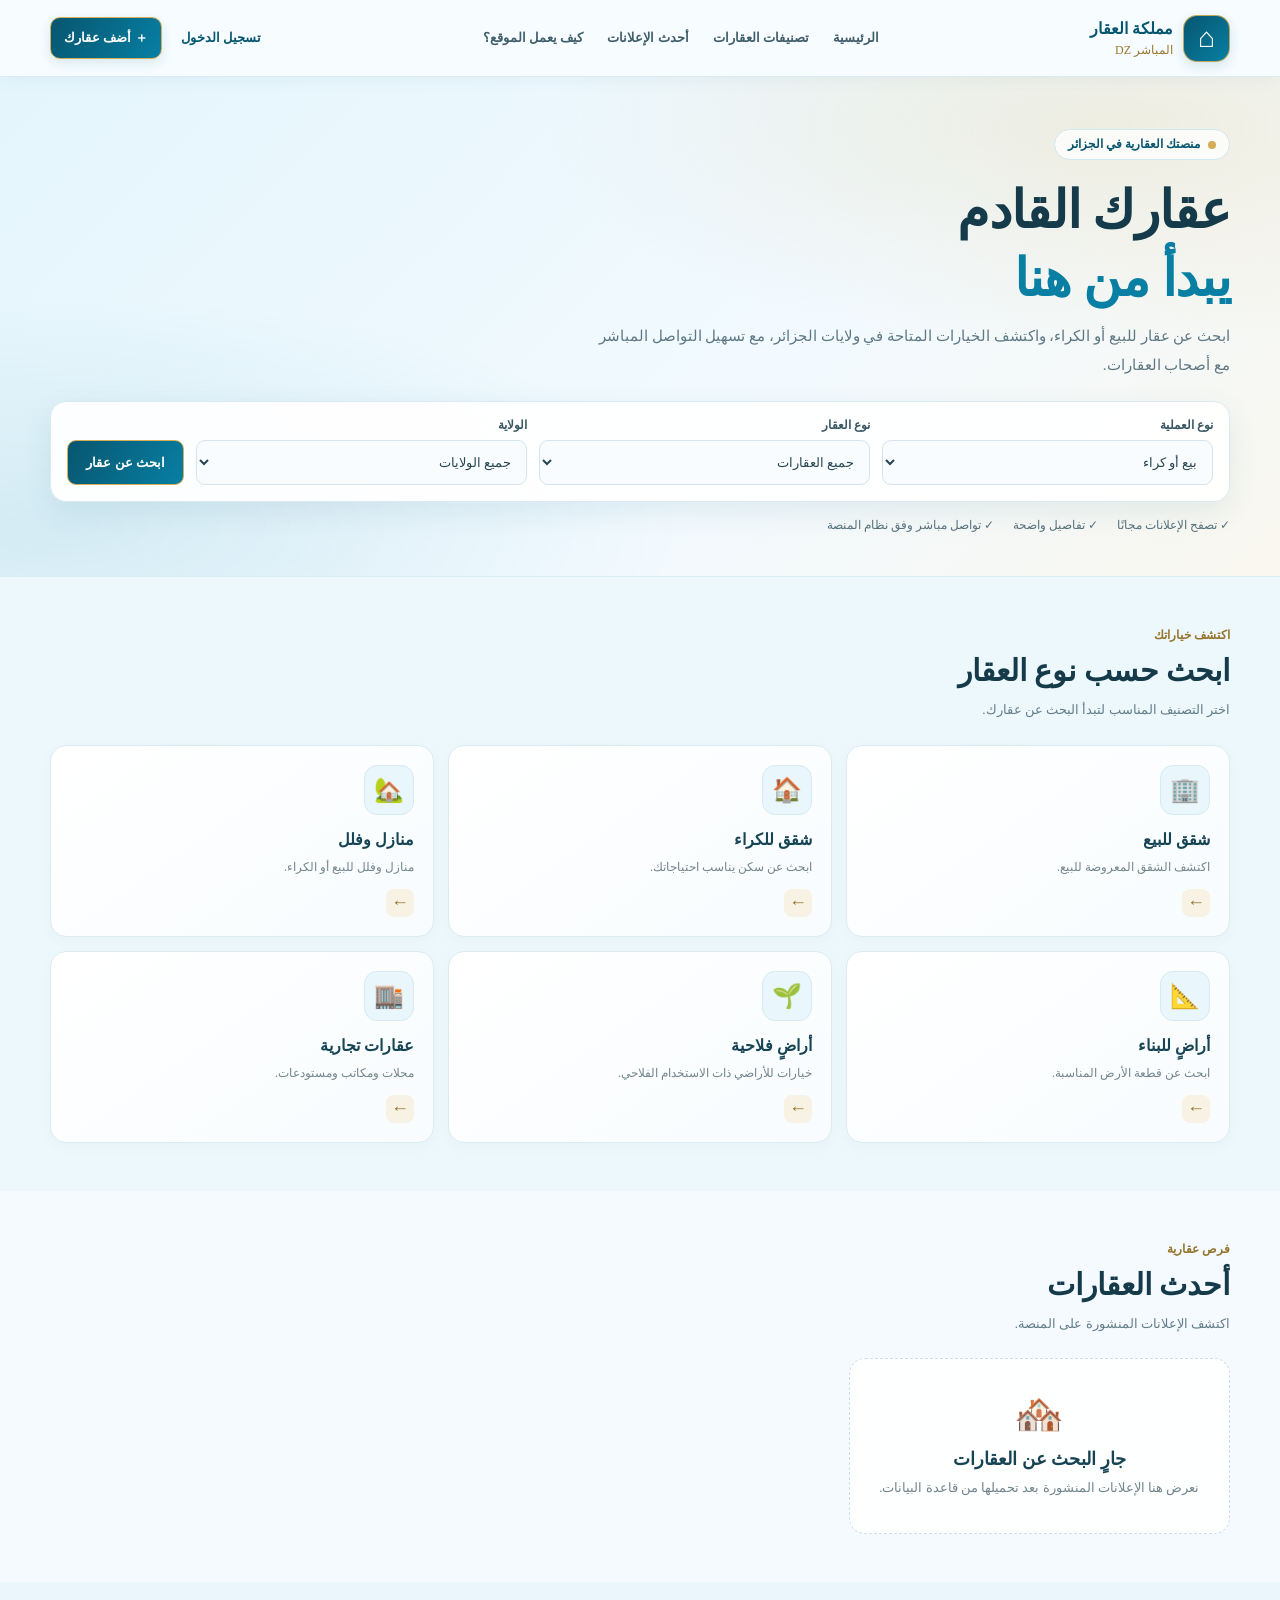
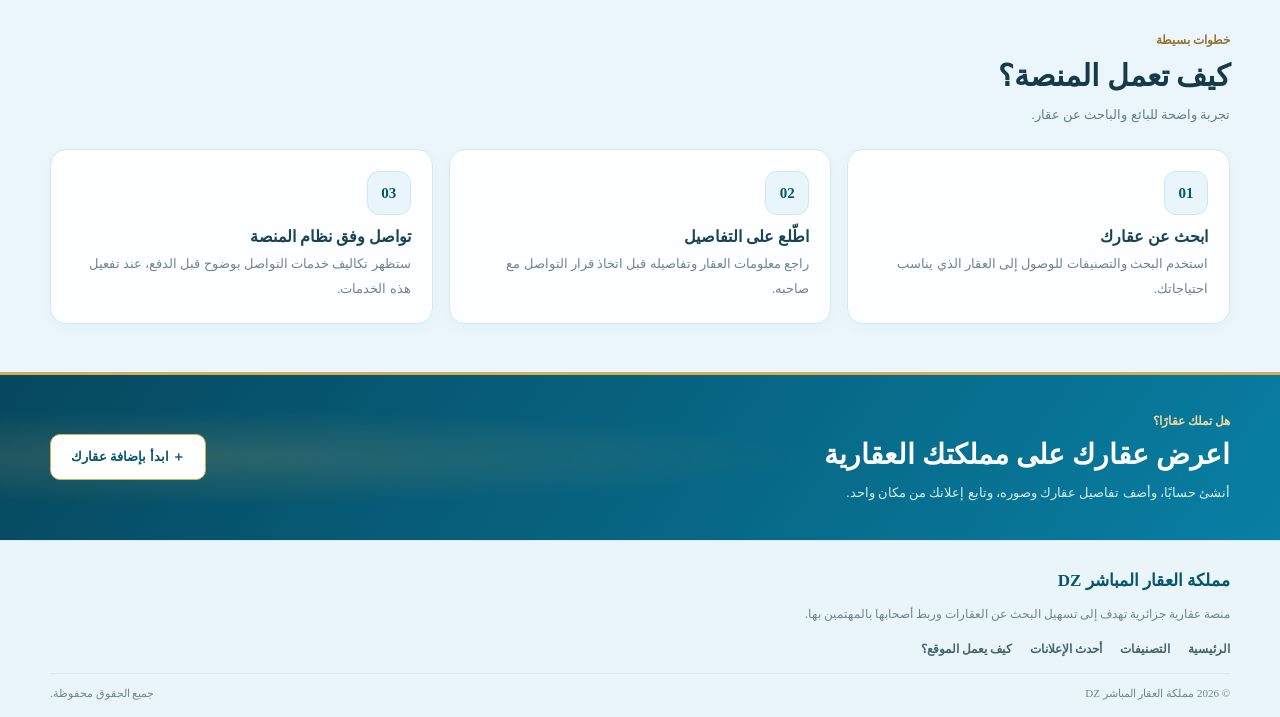
==== commit a6beac87: "Add files via upload" ====
--- a/index.html
+++ b/index.html
@@ -1,1467 +1,97 @@
 <!DOCTYPE html>
 <html lang="ar" dir="rtl">
 <head>
-    <meta charset="UTF-8">
-    <meta name="viewport" content="width=device-width, initial-scale=1.0">
+  <meta charset="UTF-8">
+  <meta name="viewport" content="width=device-width, initial-scale=1.0">
+  <meta name="theme-color" content="#087fa3">
+  <meta name="description" content="مملكة العقار المباشر DZ، منصة جزائرية للبحث عن العقارات للبيع والكراء والتواصل مع أصحابها.">
+  <title>مملكة العقار المباشر DZ | ابحث عن عقارك</title>
+  <link rel="stylesheet" href="style.css?v=4">
+  <script src="script.js?v=6" defer></script>
+  <style>
+    :root{--home-blue:#087fa3;--home-blue-dark:#07566f;--home-gold:#d4ad57;--home-sky:#eaf7fc;--home-light:#f2f9fc;--home-text:#153b4a;--home-muted:#647e89;--home-border:#dcebf1;--home-shadow:0 8px 25px rgba(7,86,111,.07);--home-radius:16px}
+    html{scroll-behavior:smooth;scroll-padding-top:95px}body{margin:0;overflow-x:hidden;background:var(--home-sky);color:var(--home-text)}a,button,select{-webkit-tap-highlight-color:transparent}.container{width:min(1180px,calc(100% - 36px));margin-inline:auto}
+    .site-header{position:sticky;top:0;z-index:1000;background:rgba(246,252,255,.97);backdrop-filter:blur(14px);border-bottom:1px solid var(--home-border);box-shadow:0 3px 16px rgba(7,86,111,.05)}.header-content{display:flex;align-items:center;justify-content:space-between;gap:16px;min-height:76px}.brand{display:inline-flex;align-items:center;gap:10px;flex-shrink:0;text-decoration:none}.brand-icon{display:flex;align-items:center;justify-content:center;width:45px;height:45px;flex-shrink:0;border-radius:14px;background:linear-gradient(135deg,#07566f,#087fa3);color:#fff;border:1px solid rgba(212,173,87,.9);font-size:28px;box-shadow:0 4px 12px rgba(7,86,111,.14)}.brand-text{display:flex;flex-direction:column;line-height:1.5}.brand-text strong{color:var(--home-blue-dark);font-size:16px}.brand-text small{color:#98772e;font-size:12px}
+    .main-nav{display:flex;align-items:center;justify-content:center;gap:16px}.main-nav a{color:#405e6b;font-size:13px;font-weight:700;text-decoration:none;white-space:nowrap;padding:8px 4px;transition:color .2s,background .2s}.main-nav a:hover{color:var(--home-blue)}.main-nav .nav-logout{color:#b42318}.main-nav .nav-admin{color:#176b45;font-weight:900}.header-actions{display:flex;align-items:center;justify-content:flex-start;gap:8px;flex-shrink:0}.login-link{color:var(--home-blue-dark);font-weight:800;text-decoration:none;font-size:13px;padding:10px 11px;border-radius:9px;white-space:nowrap}.login-link:hover{background:#e5f4fa}.header-add-button{display:inline-flex;align-items:center;justify-content:center;gap:6px;background:linear-gradient(120deg,#07566f,#087fa3);color:#fff!important;border:1px solid var(--home-gold);border-radius:10px;padding:11px 13px;font-size:13px;font-weight:800;text-decoration:none;white-space:nowrap;box-shadow:0 4px 12px rgba(7,86,111,.12);transition:transform .2s,box-shadow .2s}.header-add-button:hover{transform:translateY(-1px);box-shadow:0 7px 17px rgba(7,86,111,.18)}.menu-toggle{display:none;align-items:center;justify-content:center;background:#e8f6fb;border:1px solid #d4e9f1;color:var(--home-blue-dark);border-radius:10px;width:42px;height:42px;font-size:22px;cursor:pointer}
+    .hero{position:relative;overflow:hidden;background:radial-gradient(ellipse at 85% 10%,rgba(212,173,87,.17),transparent 35%),radial-gradient(ellipse at 5% 90%,rgba(8,127,163,.1),transparent 36%),linear-gradient(135deg,#e4f5fc 0%,#f2faff 60%,#f9f7ef 100%);padding:52px 0 43px;border-bottom:1px solid #d9ebf2}.hero-content{position:relative;z-index:1}.hero-badge{display:inline-flex;align-items:center;gap:8px;padding:7px 13px;border:1px solid #d1e7ef;border-radius:30px;background:rgba(255,255,255,.78);color:var(--home-blue-dark);font-size:12px;font-weight:800}.hero-badge:before{content:"";width:8px;height:8px;border-radius:50%;background:var(--home-gold)}.hero h1{color:#153b4a;font-size:clamp(34px,4.5vw,52px);line-height:1.3;margin:17px 0 10px;letter-spacing:-.7px}.hero h1 span{color:var(--home-blue)}.hero-description{max-width:650px;color:#5e7884;line-height:1.9;font-size:15px;margin:0 0 22px}.search-box{display:grid;grid-template-columns:repeat(3,minmax(0,1fr)) auto;align-items:end;gap:12px;padding:16px;background:rgba(255,255,255,.95);border:1px solid #dbeaf0;border-radius:16px;box-shadow:0 10px 30px rgba(7,86,111,.09)}.search-field{min-width:0}.search-field label{display:block;margin-bottom:7px;color:#385762;font-size:12px;font-weight:800}.search-field select{width:100%;min-width:0;height:45px;padding:0 11px;border:1px solid #d6e5eb;border-radius:9px;background:#f8fcfe;color:#284651;font:inherit;font-size:13px}.search-field select:focus{outline:2px solid rgba(8,127,163,.15);border-color:var(--home-blue)}.btn-search{min-height:45px;padding:0 18px;border:1px solid var(--home-gold);border-radius:9px;background:linear-gradient(120deg,#07566f,#087fa3);color:#fff;font-weight:800;font-size:13px;cursor:pointer;white-space:nowrap}.hero-notes{display:flex;flex-wrap:wrap;gap:10px 19px;margin-top:16px;color:#56717c;font-size:12px}
+    .section{padding:48px 0}.section-heading{margin-bottom:23px}.section-kicker{display:inline-block;color:#95752d;font-size:12px;font-weight:900}.section-heading h2,.owner-content h2{color:#153b4a;font-size:clamp(23px,3vw,30px);line-height:1.5;margin:5px 0}.section-heading p,.owner-content p{color:var(--home-muted);line-height:1.8;margin:0;font-size:13px}.categories-section{background:#edf8fc}.categories-grid{display:grid;grid-template-columns:repeat(3,minmax(0,1fr));gap:14px}.category-card{position:relative;display:flex;flex-direction:column;min-width:0;padding:19px;border:1px solid #dcebf1;border-radius:var(--home-radius);background:linear-gradient(145deg,#fff,#f8fcfe);text-decoration:none;box-shadow:0 4px 13px rgba(7,86,111,.035);transition:transform .2s,border-color .2s,box-shadow .2s}.category-card:hover{transform:translateY(-3px);border-color:#a9d4e2;box-shadow:0 10px 23px rgba(7,86,111,.09)}.category-icon{display:inline-flex;align-items:center;justify-content:center;width:48px;height:48px;border-radius:13px;background:#e9f6fb;border:1px solid #d5eaf2;font-size:24px}.category-card h3{color:#174454;margin:12px 0 5px;font-size:16px;line-height:1.6}.category-card p{color:#73868e;font-size:12px;line-height:1.8;margin:0 0 10px}.category-arrow{display:inline-flex;align-items:center;justify-content:center;width:28px;height:28px;margin-top:auto;border-radius:8px;background:#f8f2e4;color:#95752d;font-size:18px;font-weight:900}
+    .latest-section{background:#f4faff}.properties-grid{display:grid;grid-template-columns:repeat(3,minmax(0,1fr));gap:18px}.empty-state{text-align:center;background:rgba(255,255,255,.9);border:1px dashed #cbdfe8;border-radius:16px;padding:32px 18px}.empty-icon{font-size:40px}.empty-state h3{color:#174454;margin:10px 0 6px;font-size:18px}.empty-state p{max-width:520px;margin:auto;color:#71858d;line-height:1.9;font-size:13px}.how-section{background:#eaf6fb}.steps-grid{display:grid;grid-template-columns:repeat(3,minmax(0,1fr));gap:16px}.step-card{padding:21px;border:1px solid #d7e8ef;border-radius:var(--home-radius);background:rgba(255,255,255,.9);box-shadow:0 4px 13px rgba(7,86,111,.035)}.step-number{display:inline-flex;align-items:center;justify-content:center;width:42px;height:42px;border-radius:12px;background:#e8f5fa;border:1px solid #d1e7ef;color:var(--home-blue-dark);font-size:15px;font-weight:900}.step-card h3{color:#174454;margin:12px 0 6px;font-size:16px}.step-card p{color:#71858d;line-height:1.9;font-size:13px;margin:0}
+    .owner-section{padding:36px 0;background:radial-gradient(ellipse at 15% 50%,rgba(212,173,87,.18),transparent 40%),linear-gradient(125deg,#06485e,#087fa3);border-top:3px solid var(--home-gold)}.owner-content{display:flex;align-items:center;justify-content:space-between;gap:25px}.owner-content .section-kicker{color:#f0d99f}.owner-content h2{color:#fff;font-size:clamp(22px,3vw,28px)}.owner-content p{color:#d9edf2;max-width:650px}.btn-light{display:inline-flex;align-items:center;justify-content:center;padding:13px 20px;border:1px solid var(--home-gold);border-radius:10px;background:#fff;color:var(--home-blue-dark);font-weight:900;font-size:13px;text-decoration:none;white-space:nowrap}.site-footer{background:#eaf5fa;border-top:1px solid #d8e8ef;padding:29px 0 17px}.footer-brand{display:inline-block;color:#07566f;font-size:17px;font-weight:900;text-decoration:none}.footer-content>p{color:#71858d;font-size:12px;line-height:1.9}.footer-links{display:flex;flex-wrap:wrap;gap:10px 18px;margin:16px 0}.footer-links a{color:#45636e;font-size:12px;font-weight:700;text-decoration:none}.footer-bottom{display:flex;align-items:center;justify-content:space-between;gap:12px;padding-top:13px;border-top:1px solid #d8e8ef;color:#71858d;font-size:11px}.footer-bottom p{margin:0}
+    @media(max-width:1050px){.header-content{flex-wrap:wrap;padding:10px 0}.main-nav{order:3;width:100%;justify-content:center;flex-wrap:wrap;gap:8px 16px;padding:5px 0 2px}.search-box{grid-template-columns:repeat(2,minmax(0,1fr))}.btn-search{width:100%}.hero{padding-top:43px;padding-bottom:36px}}
+    @media(min-width:701px) and (max-width:900px){.categories-grid,.properties-grid,.steps-grid{grid-template-columns:repeat(2,minmax(0,1fr))}.header-content{gap:12px}}
+    @media(max-width:700px){.container{width:calc(100% - 28px)}.header-content{display:flex;flex-wrap:wrap;gap:9px;min-height:auto;padding:10px 0}.brand{margin-left:auto}.brand-icon{width:41px;height:41px;border-radius:12px;font-size:25px}.brand-text strong{font-size:15px}.brand-text small{font-size:11px}.menu-toggle{display:inline-flex;order:2}.header-actions{order:3;width:100%;justify-content:flex-start;gap:7px;padding-top:4px}.header-add-button{flex:1;max-width:220px;padding:10px 9px;font-size:12px}.main-nav{display:none;order:4;width:100%;align-items:stretch;flex-direction:column;gap:0;padding:7px 0;border-top:1px solid #dcebf1}.main-nav.open{display:flex}.main-nav a{display:block;padding:11px 9px;border-radius:8px;font-size:13px}.main-nav a:hover{background:#e8f6fb}.hero{padding:32px 0 27px}.hero h1{font-size:clamp(31px,8vw,38px);margin-top:14px}.hero-description{font-size:13px;line-height:1.9;margin-bottom:17px}.hero-badge{font-size:11px;padding:7px 11px}.search-box{grid-template-columns:minmax(0,1fr);padding:13px;gap:11px;border-radius:13px}.search-field select,.btn-search{height:45px;min-height:45px}.hero-notes{gap:8px 13px;font-size:11px;line-height:1.7}.section{padding:30px 0}.section-heading{margin-bottom:17px}.section-heading h2{font-size:23px}.section-heading p{font-size:12px}.categories-grid{grid-template-columns:repeat(2,minmax(0,1fr));gap:10px}.category-card{padding:13px 12px;border-radius:13px}.category-icon{width:41px;height:41px;border-radius:11px;font-size:21px}.category-card h3{font-size:13px;line-height:1.6;margin:9px 0 4px}.category-card p{font-size:11px;line-height:1.7;margin-bottom:8px}.category-arrow{width:25px;height:25px;font-size:16px}.properties-grid{grid-template-columns:minmax(0,1fr);gap:13px}.empty-state{padding:25px 13px;border-radius:13px}.empty-icon{font-size:35px}.empty-state h3{font-size:16px}.empty-state p{font-size:12px}.steps-grid{grid-template-columns:minmax(0,1fr);gap:10px}.step-card{padding:16px;border-radius:13px}.step-number{width:37px;height:37px;border-radius:10px;font-size:13px}.step-card h3{margin:9px 0 5px;font-size:15px}.step-card p{font-size:12px}.owner-section{padding:27px 0}.owner-content{align-items:stretch;flex-direction:column;gap:15px}.owner-content h2{font-size:22px;line-height:1.5}.owner-content p{font-size:12px}.btn-light{width:100%;box-sizing:border-box;padding:12px 15px}.site-footer{padding-top:23px}.footer-brand{font-size:15px}.footer-content>p{font-size:11px}.footer-links{gap:10px 14px;margin:13px 0}.footer-links a{font-size:11px}.footer-bottom{align-items:flex-start;flex-direction:column;gap:6px;font-size:10px}}
+    @media(max-width:360px){.container{width:calc(100% - 22px)}.brand{gap:7px}.brand-text strong{font-size:13px}.brand-icon{width:37px;height:37px;font-size:22px}.categories-grid{gap:8px}.category-card{padding:11px 9px}.category-card h3{font-size:12px}.category-card p{font-size:10px}}
+    @media(prefers-reduced-motion:reduce){html{scroll-behavior:auto}*,*::before,*::after{transition-duration:.01ms!important;animation-duration:.01ms!important}}
+  </style>
+</head>
+<body>
+  <header class="site-header">
+    <div class="container header-content">
+      <a href="index.html" class="brand" aria-label="الصفحة الرئيسية"><span class="brand-icon">⌂</span><span class="brand-text"><strong>مملكة العقار</strong><small>المباشر DZ</small></span></a>
+      <button class="menu-toggle" id="menuToggle" type="button" aria-label="فتح القائمة" aria-expanded="false" aria-controls="mainNav">☰</button>
+      <nav class="main-nav" id="mainNav" aria-label="القائمة الرئيسية">
+        <a href="#home">الرئيسية</a>
+        <a href="#categories">تصنيفات العقارات</a>
+        <a href="#latest">أحدث الإعلانات</a>
+        <a href="#how-it-works">كيف يعمل الموقع؟</a>
+        <a href="admin.html" id="adminDashboardLink" class="nav-admin" hidden>لوحة التحكم</a>
+        <a href="index.html" id="siteLogoutLink" class="nav-logout" data-logout hidden>تسجيل الخروج</a>
+      </nav>
+      <div class="header-actions" id="headerActions">
+        <a href="login.html" class="login-link" id="loginLink">تسجيل الدخول</a>
+        <a href="register.html" class="header-add-button" id="addPropertyLink">＋ أضف عقارك</a>
+      </div>
+    </div>
+  </header>
 
-    <meta name="theme-color" content="#087fa3">
-    <meta name="description" content="مملكة العقار المباشر DZ، منصة جزائرية للبحث عن العقارات للبيع والكراء والتواصل مع أصحابها.">
+  <main>
+    <section class="hero" id="home"><div class="container hero-content">
+      <span class="hero-badge">منصتك العقارية في الجزائر</span>
+      <h1>عقارك القادم<br><span>يبدأ من هنا</span></h1>
+      <p class="hero-description">ابحث عن عقار للبيع أو الكراء، واكتشف الخيارات المتاحة في ولايات الجزائر، مع تسهيل التواصل المباشر مع أصحاب العقارات.</p>
+      <form class="search-box" id="searchForm">
+        <div class="search-field"><label for="operation">نوع العملية</label><select id="operation" name="operation"><option value="">بيع أو كراء</option><option value="sale">للبيع</option><option value="rent">للكراء</option></select></div>
+        <div class="search-field"><label for="propertyType">نوع العقار</label><select id="propertyType" name="category"><option value="">جميع العقارات</option><option value="apartment">شقة</option><option value="house">منزل</option><option value="land">أرض للبناء</option><option value="farm">أرض فلاحية</option><option value="commercial">عقار تجاري</option></select></div>
+        <div class="search-field"><label for="wilaya">الولاية</label><select id="wilaya" name="wilaya"><option value="">جميع الولايات</option></select></div>
+        <button type="submit" class="btn-search">ابحث عن عقار</button>
+      </form>
+      <div class="hero-notes"><span>✓ تصفح الإعلانات مجانًا</span><span>✓ تفاصيل واضحة</span><span>✓ تواصل مباشر وفق نظام المنصة</span></div>
+    </div></section>
 
-    <title>مملكة العقار المباشر DZ | ابحث عن عقارك</title>
+    <section class="section categories-section" id="categories"><div class="container">
+      <div class="section-heading"><span class="section-kicker">اكتشف خياراتك</span><h2>ابحث حسب نوع العقار</h2><p>اختر التصنيف المناسب لتبدأ البحث عن عقارك.</p></div>
+      <div class="categories-grid">
+        <a href="#latest" class="category-card" data-category="apartment" data-operation="sale"><span class="category-icon">🏢</span><h3>شقق للبيع</h3><p>اكتشف الشقق المعروضة للبيع.</p><span class="category-arrow">←</span></a>
+        <a href="#latest" class="category-card" data-category="apartment" data-operation="rent"><span class="category-icon">🏠</span><h3>شقق للكراء</h3><p>ابحث عن سكن يناسب احتياجاتك.</p><span class="category-arrow">←</span></a>
+        <a href="#latest" class="category-card" data-category="house"><span class="category-icon">🏡</span><h3>منازل وفلل</h3><p>منازل وفلل للبيع أو الكراء.</p><span class="category-arrow">←</span></a>
+        <a href="#latest" class="category-card" data-category="land"><span class="category-icon">📐</span><h3>أراضٍ للبناء</h3><p>ابحث عن قطعة الأرض المناسبة.</p><span class="category-arrow">←</span></a>
+        <a href="#latest" class="category-card" data-category="farm"><span class="category-icon">🌱</span><h3>أراضٍ فلاحية</h3><p>خيارات للأراضي ذات الاستخدام الفلاحي.</p><span class="category-arrow">←</span></a>
+        <a href="#latest" class="category-card" data-category="commercial"><span class="category-icon">🏬</span><h3>عقارات تجارية</h3><p>محلات ومكاتب ومستودعات.</p><span class="category-arrow">←</span></a>
+      </div>
+    </div></section>
 
-    <link rel="stylesheet" href="style.css?v=4">
-    <script src="script.js?v=5" defer></script>
+    <section class="section latest-section" id="latest"><div class="container">
+      <div class="section-heading"><span class="section-kicker">فرص عقارية</span><h2>أحدث العقارات</h2><p>اكتشف الإعلانات المنشورة على المنصة.</p></div>
+      <div class="properties-grid" id="propertiesGrid"><div class="empty-state"><span class="empty-icon">🏘️</span><h3>جارٍ البحث عن العقارات</h3><p>نعرض هنا الإعلانات المنشورة بعد تحميلها من قاعدة البيانات.</p></div></div>
+    </div></section>
 
-    <style>
-        /* =========================================
-           الهوية البصرية
-        ========================================= */
+    <section class="section how-section" id="how-it-works"><div class="container">
+      <div class="section-heading"><span class="section-kicker">خطوات بسيطة</span><h2>كيف تعمل المنصة؟</h2><p>تجربة واضحة للبائع والباحث عن عقار.</p></div>
+      <div class="steps-grid">
+        <article class="step-card"><span class="step-number">01</span><h3>ابحث عن عقارك</h3><p>استخدم البحث والتصنيفات للوصول إلى العقار الذي يناسب احتياجاتك.</p></article>
+        <article class="step-card"><span class="step-number">02</span><h3>اطّلع على التفاصيل</h3><p>راجع معلومات العقار وتفاصيله قبل اتخاذ قرار التواصل مع صاحبه.</p></article>
+        <article class="step-card"><span class="step-number">03</span><h3>تواصل وفق نظام المنصة</h3><p>ستظهر تكاليف خدمات التواصل بوضوح قبل الدفع، عند تفعيل هذه الخدمات.</p></article>
+      </div>
+    </div></section>
 
-        :root {
-            --home-blue: #087fa3;
-            --home-blue-dark: #07566f;
-            --home-gold: #d4ad57;
+    <section class="owner-section"><div class="container owner-content"><div><span class="section-kicker">هل تملك عقارًا؟</span><h2>اعرض عقارك على مملكتك العقارية</h2><p>أنشئ حسابًا، وأضف تفاصيل عقارك وصوره، وتابع إعلانك من مكان واحد.</p></div><a href="register.html" class="btn-light" id="ownerAddPropertyLink">＋ ابدأ بإضافة عقارك</a></div></section>
+  </main>
 
-            --home-sky: #eaf7fc;
-            --home-light: #f2f9fc;
-            --home-card: #ffffff;
-
-            --home-text: #153b4a;
-            --home-muted: #647e89;
-            --home-border: #dcebf1;
-
-            --home-shadow: 0 8px 25px rgba(7, 86, 111, .07);
-            --home-radius: 16px;
-        }
-
-        html {
-            scroll-behavior: smooth;
-            scroll-padding-top: 95px;
-        }
-
-        body {
-            margin: 0;
-            overflow-x: hidden;
-            background: var(--home-sky);
-            color: var(--home-text);
-        }
-
-        a,
-        button,
-        select {
-            -webkit-tap-highlight-color: transparent;
-        }
-
-        .container {
-            width: min(1180px, calc(100% - 36px));
-            margin-inline: auto;
-        }
-
-        /* =========================================
-           رأس الموقع
-        ========================================= */
-
-        .site-header {
-            position: sticky;
-            top: 0;
-            z-index: 1000;
-            background: rgba(246, 252, 255, .96);
-            backdrop-filter: blur(14px);
-            border-bottom: 1px solid var(--home-border);
-            box-shadow: 0 3px 16px rgba(7, 86, 111, .05);
-        }
-
-        .header-content {
-            display: flex;
-            align-items: center;
-            justify-content: space-between;
-            gap: 16px;
-            min-height: 76px;
-        }
-
-        .brand {
-            display: inline-flex;
-            align-items: center;
-            gap: 10px;
-            flex-shrink: 0;
-            text-decoration: none;
-        }
-
-        .brand-icon {
-            display: flex;
-            align-items: center;
-            justify-content: center;
-            width: 45px;
-            height: 45px;
-            flex-shrink: 0;
-            border-radius: 14px;
-            background: linear-gradient(135deg, #07566f, #087fa3);
-            color: white;
-            border: 1px solid rgba(212, 173, 87, .9);
-            font-size: 28px;
-            box-shadow: 0 4px 12px rgba(7, 86, 111, .14);
-        }
-
-        .brand-text {
-            display: flex;
-            flex-direction: column;
-            line-height: 1.5;
-        }
-
-        .brand-text strong {
-            color: var(--home-blue-dark);
-            font-size: 16px;
-        }
-
-        .brand-text small {
-            color: #98772e;
-            font-size: 12px;
-        }
-
-        .main-nav {
-            display: flex;
-            align-items: center;
-            justify-content: center;
-            gap: 16px;
-        }
-
-        .main-nav a {
-            color: #405e6b;
-            font-size: 13px;
-            font-weight: 700;
-            text-decoration: none;
-            white-space: nowrap;
-            transition: color .2s, background .2s;
-        }
-
-        .main-nav a:hover {
-            color: var(--home-blue);
-        }
-
-        .header-actions {
-            display: flex;
-            align-items: center;
-            justify-content: flex-start;
-            gap: 8px;
-            flex-shrink: 0;
-        }
-
-        .login-link {
-            color: var(--home-blue-dark);
-            font-weight: 800;
-            text-decoration: none;
-            font-size: 13px;
-            padding: 10px 11px;
-            border-radius: 9px;
-            white-space: nowrap;
-        }
-
-        .login-link:hover {
-            background: #e5f4fa;
-        }
-
-        .header-add-button {
-            display: inline-flex;
-            align-items: center;
-            justify-content: center;
-            gap: 6px;
-            background: linear-gradient(120deg, #07566f, #087fa3);
-            color: #fff !important;
-            border: 1px solid var(--home-gold);
-            border-radius: 10px;
-            padding: 11px 13px;
-            font-size: 13px;
-            font-weight: 800;
-            text-decoration: none;
-            white-space: nowrap;
-            box-shadow: 0 4px 12px rgba(7, 86, 111, .12);
-            transition: transform .2s, box-shadow .2s;
-        }
-
-        .header-add-button:hover {
-            transform: translateY(-1px);
-            box-shadow: 0 7px 17px rgba(7, 86, 111, .18);
-        }
-
-        .account-name {
-            display: none;
-            max-width: 145px;
-            padding: 7px 9px;
-            border: 1px solid #ead8a7;
-            border-radius: 9px;
-            background: #fffdf7;
-            color: var(--home-blue-dark);
-            font-size: 12px;
-            font-weight: 800;
-            overflow: hidden;
-            text-overflow: ellipsis;
-            white-space: nowrap;
-        }
-
-        .menu-toggle {
-            display: none;
-            align-items: center;
-            justify-content: center;
-            background: #e8f6fb;
-            border: 1px solid #d4e9f1;
-            color: var(--home-blue-dark);
-            border-radius: 10px;
-            width: 42px;
-            height: 42px;
-            font-size: 22px;
-            cursor: pointer;
-        }
-
-        /* =========================================
-           الواجهة الرئيسية والبحث
-        ========================================= */
-
-        .hero {
-            position: relative;
-            overflow: hidden;
-            background:
-                radial-gradient(
-                    ellipse at 85% 10%,
-                    rgba(212, 173, 87, .17),
-                    transparent 35%
-                ),
-                radial-gradient(
-                    ellipse at 5% 90%,
-                    rgba(8, 127, 163, .10),
-                    transparent 36%
-                ),
-                linear-gradient(135deg, #e4f5fc 0%, #f2faff 60%, #f9f7ef 100%);
-            padding: 52px 0 43px;
-            border-bottom: 1px solid #d9ebf2;
-        }
-
-        .hero::before {
-            content: "";
-            position: absolute;
-            width: 300px;
-            height: 300px;
-            border-radius: 50%;
-            border: 1px solid rgba(8, 127, 163, .12);
-            top: -170px;
-            left: -80px;
-            pointer-events: none;
-        }
-
-        .hero::after {
-            content: "";
-            position: absolute;
-            width: 180px;
-            height: 180px;
-            border-radius: 50%;
-            background: rgba(255, 255, 255, .24);
-            bottom: -110px;
-            right: 15%;
-            pointer-events: none;
-        }
-
-        .hero-content {
-            position: relative;
-            z-index: 1;
-        }
-
-        .hero-badge {
-            display: inline-flex;
-            align-items: center;
-            gap: 8px;
-            padding: 7px 13px;
-            border: 1px solid #d1e7ef;
-            border-radius: 30px;
-            background: rgba(255, 255, 255, .78);
-            color: var(--home-blue-dark);
-            font-size: 12px;
-            font-weight: 800;
-        }
-
-        .hero-badge::before {
-            content: "";
-            width: 8px;
-            height: 8px;
-            flex-shrink: 0;
-            border-radius: 50%;
-            background: var(--home-gold);
-        }
-
-        .hero h1 {
-            color: #153b4a;
-            font-size: clamp(34px, 4.5vw, 52px);
-            line-height: 1.3;
-            margin: 17px 0 10px;
-            letter-spacing: -.7px;
-        }
-
-        .hero h1 span {
-            color: var(--home-blue);
-        }
-
-        .hero-description {
-            max-width: 650px;
-            color: #5e7884;
-            line-height: 1.9;
-            font-size: 15px;
-            margin: 0 0 22px;
-        }
-
-        .search-box {
-            display: grid;
-            grid-template-columns: repeat(3, minmax(0, 1fr)) auto;
-            align-items: end;
-            gap: 12px;
-            padding: 16px;
-            background: rgba(255, 255, 255, .95);
-            border: 1px solid #dbeaf0;
-            border-radius: 16px;
-            box-shadow: 0 10px 30px rgba(7, 86, 111, .09);
-        }
-
-        .search-field {
-            min-width: 0;
-        }
-
-        .search-field label {
-            display: block;
-            margin-bottom: 7px;
-            color: #385762;
-            font-size: 12px;
-            font-weight: 800;
-        }
-
-        .search-field select {
-            width: 100%;
-            min-width: 0;
-            height: 45px;
-            padding: 0 11px;
-            border: 1px solid #d6e5eb;
-            border-radius: 9px;
-            background: #f8fcfe;
-            color: #284651;
-            font: inherit;
-            font-size: 13px;
-        }
-
-        .search-field select:focus {
-            outline: 2px solid rgba(8, 127, 163, .15);
-            border-color: var(--home-blue);
-        }
-
-        .btn-search {
-            min-height: 45px;
-            padding: 0 18px;
-            border: 1px solid var(--home-gold);
-            border-radius: 9px;
-            background: linear-gradient(120deg, #07566f, #087fa3);
-            color: #fff;
-            font-weight: 800;
-            font-size: 13px;
-            cursor: pointer;
-            white-space: nowrap;
-            transition: filter .2s, transform .2s;
-        }
-
-        .btn-search:hover {
-            filter: brightness(1.08);
-            transform: translateY(-1px);
-        }
-
-        .hero-notes {
-            display: flex;
-            flex-wrap: wrap;
-            gap: 10px 19px;
-            margin-top: 16px;
-            color: #56717c;
-            font-size: 12px;
-        }
-
-        /* =========================================
-           الأقسام العامة
-        ========================================= */
-
-        .section {
-            padding: 48px 0;
-        }
-
-        .section-heading {
-            margin-bottom: 23px;
-        }
-
-        .section-kicker {
-            display: inline-block;
-            color: #95752d;
-            font-size: 12px;
-            font-weight: 900;
-            letter-spacing: .2px;
-        }
-
-        .section-heading h2,
-        .owner-content h2 {
-            color: #153b4a;
-            font-size: clamp(23px, 3vw, 30px);
-            line-height: 1.5;
-            margin: 5px 0 5px;
-        }
-
-        .section-heading p,
-        .owner-content p {
-            color: var(--home-muted);
-            line-height: 1.8;
-            margin: 0;
-            font-size: 13px;
-        }
-
-        /* =========================================
-           تصنيفات العقارات
-        ========================================= */
-
-        .categories-section {
-            background: #edf8fc;
-        }
-
-        .categories-grid {
-            display: grid;
-            grid-template-columns: repeat(3, minmax(0, 1fr));
-            gap: 14px;
-        }
-
-        .category-card {
-            position: relative;
-            display: flex;
-            flex-direction: column;
-            min-width: 0;
-            padding: 19px;
-            border: 1px solid #dcebf1;
-            border-radius: var(--home-radius);
-            background: linear-gradient(145deg, #fff, #f8fcfe);
-            text-decoration: none;
-            box-shadow: 0 4px 13px rgba(7, 86, 111, .035);
-            transition:
-                transform .2s,
-                border-color .2s,
-                box-shadow .2s;
-        }
-
-        .category-card:hover {
-            transform: translateY(-3px);
-            border-color: #a9d4e2;
-            box-shadow: 0 10px 23px rgba(7, 86, 111, .09);
-        }
-
-        .category-icon {
-            display: inline-flex;
-            align-items: center;
-            justify-content: center;
-            width: 48px;
-            height: 48px;
-            flex-shrink: 0;
-            border-radius: 13px;
-            background: #e9f6fb;
-            border: 1px solid #d5eaf2;
-            font-size: 24px;
-        }
-
-        .category-card h3 {
-            color: #174454;
-            margin: 12px 0 5px;
-            font-size: 16px;
-            line-height: 1.6;
-        }
-
-        .category-card p {
-            color: #73868e;
-            font-size: 12px;
-            line-height: 1.8;
-            margin: 0 0 10px;
-        }
-
-        .category-arrow {
-            display: inline-flex;
-            align-items: center;
-            justify-content: center;
-            width: 28px;
-            height: 28px;
-            margin-top: auto;
-            border-radius: 8px;
-            background: #f8f2e4;
-            color: #95752d;
-            font-size: 18px;
-            font-weight: 900;
-        }
-
-        /* =========================================
-           أحدث الإعلانات
-        ========================================= */
-
-        .latest-section {
-            background: #f4faff;
-        }
-
-        .properties-grid {
-            display: grid;
-            grid-template-columns: repeat(3, minmax(0, 1fr));
-            gap: 18px;
-        }
-
-        .empty-state {
-            grid-column: 1 / -1;
-            text-align: center;
-            background: rgba(255, 255, 255, .9);
-            border: 1px dashed #cbdfe8;
-            border-radius: 16px;
-            padding: 32px 18px;
-        }
-
-        .empty-icon {
-            font-size: 40px;
-        }
-
-        .empty-state h3 {
-            color: #174454;
-            margin: 10px 0 6px;
-            font-size: 18px;
-        }
-
-        .empty-state p {
-            max-width: 520px;
-            margin: auto;
-            color: #71858d;
-            line-height: 1.9;
-            font-size: 13px;
-        }
-
-        /* =========================================
-           خطوات استخدام الموقع
-        ========================================= */
-
-        .how-section {
-            background: #eaf6fb;
-        }
-
-        .steps-grid {
-            display: grid;
-            grid-template-columns: repeat(3, minmax(0, 1fr));
-            gap: 16px;
-        }
-
-        .step-card {
-            padding: 21px;
-            border: 1px solid #d7e8ef;
-            border-radius: var(--home-radius);
-            background: rgba(255, 255, 255, .9);
-            box-shadow: 0 4px 13px rgba(7, 86, 111, .035);
-        }
-
-        .step-number {
-            display: inline-flex;
-            align-items: center;
-            justify-content: center;
-            width: 42px;
-            height: 42px;
-            border-radius: 12px;
-            background: #e8f5fa;
-            border: 1px solid #d1e7ef;
-            color: var(--home-blue-dark);
-            font-size: 15px;
-            font-weight: 900;
-        }
-
-        .step-card h3 {
-            color: #174454;
-            margin: 12px 0 6px;
-            font-size: 16px;
-        }
-
-        .step-card p {
-            color: #71858d;
-            line-height: 1.9;
-            font-size: 13px;
-            margin: 0;
-        }
-
-        /* =========================================
-           دعوة أصحاب العقارات
-        ========================================= */
-
-        .owner-section {
-            padding: 36px 0;
-            background:
-                radial-gradient(
-                    ellipse at 15% 50%,
-                    rgba(212, 173, 87, .18),
-                    transparent 40%
-                ),
-                linear-gradient(125deg, #06485e, #087fa3);
-            border-top: 3px solid var(--home-gold);
-        }
-
-        .owner-content {
-            display: flex;
-            align-items: center;
-            justify-content: space-between;
-            gap: 25px;
-        }
-
-        .owner-content .section-kicker {
-            color: #f0d99f;
-        }
-
-        .owner-content h2 {
-            color: #fff;
-            font-size: clamp(22px, 3vw, 28px);
-        }
-
-        .owner-content p {
-            color: #d9edf2;
-            max-width: 650px;
-        }
-
-        .btn-light {
-            display: inline-flex;
-            align-items: center;
-            justify-content: center;
-            padding: 13px 20px;
-            border: 1px solid var(--home-gold);
-            border-radius: 10px;
-            background: #fff;
-            color: var(--home-blue-dark);
-            font-weight: 900;
-            font-size: 13px;
-            text-decoration: none;
-            white-space: nowrap;
-            transition: background .2s, transform .2s;
-        }
-
-        .btn-light:hover {
-            background: #fff9e9;
-            transform: translateY(-1px);
-        }
-
-        /* =========================================
-           التذييل
-        ========================================= */
-
-        .site-footer {
-            background: #eaf5fa;
-            border-top: 1px solid #d8e8ef;
-            padding: 29px 0 17px;
-        }
-
-        .footer-brand {
-            display: inline-block;
-            color: #07566f;
-            font-size: 17px;
-            font-weight: 900;
-            text-decoration: none;
-        }
-
-        .footer-content > p {
-            color: #71858d;
-            font-size: 12px;
-            line-height: 1.9;
-        }
-
-        .footer-links {
-            display: flex;
-            flex-wrap: wrap;
-            gap: 10px 18px;
-            margin: 16px 0;
-        }
-
-        .footer-links a {
-            color: #45636e;
-            font-size: 12px;
-            font-weight: 700;
-            text-decoration: none;
-        }
-
-        .footer-links a:hover {
-            color: var(--home-blue);
-        }
-
-        .footer-bottom {
-            display: flex;
-            align-items: center;
-            justify-content: space-between;
-            gap: 12px;
-            padding-top: 13px;
-            border-top: 1px solid #d8e8ef;
-            color: #71858d;
-            font-size: 11px;
-        }
-
-        .footer-bottom p {
-            margin: 0;
-        }
-
-        /* =========================================
-           الشاشات المتوسطة
-        ========================================= */
-
-        @media (max-width: 1050px) {
-            .header-content {
-                flex-wrap: wrap;
-                padding-top: 10px;
-                padding-bottom: 10px;
-            }
-
-            .main-nav {
-                order: 3;
-                width: 100%;
-                justify-content: center;
-                flex-wrap: wrap;
-                gap: 12px 20px;
-                padding: 5px 0 2px;
-            }
-
-            .search-box {
-                grid-template-columns: repeat(2, minmax(0, 1fr));
-            }
-
-            .btn-search {
-                width: 100%;
-            }
-
-            .hero {
-                padding-top: 43px;
-                padding-bottom: 36px;
-            }
-        }
-
-        @media (min-width: 701px) and (max-width: 900px) {
-            .categories-grid,
-            .properties-grid,
-            .steps-grid {
-                grid-template-columns: repeat(2, minmax(0, 1fr));
-            }
-
-            .category-card {
-                padding: 18px;
-            }
-
-            .header-content {
-                gap: 12px;
-            }
-
-            .main-nav {
-                gap: 12px 17px;
-            }
-        }
-
-        /* =========================================
-           الهاتف
-        ========================================= */
-
-        @media (max-width: 700px) {
-            .container {
-                width: calc(100% - 28px);
-            }
-
-            .header-content {
-                display: flex;
-                flex-wrap: wrap;
-                gap: 9px;
-                min-height: auto;
-                padding-top: 10px;
-                padding-bottom: 10px;
-            }
-
-            .brand {
-                margin-left: auto;
-            }
-
-            .brand-icon {
-                width: 41px;
-                height: 41px;
-                border-radius: 12px;
-                font-size: 25px;
-            }
-
-            .brand-text strong {
-                font-size: 15px;
-            }
-
-            .brand-text small {
-                font-size: 11px;
-            }
-
-            .menu-toggle {
-                display: inline-flex;
-                order: 2;
-            }
-
-            .header-actions {
-                order: 3;
-                width: 100%;
-                justify-content: space-between;
-                gap: 7px;
-                padding-top: 4px;
-            }
-
-            .header-actions .login-link {
-                padding: 10px 8px;
-                font-size: 12px;
-            }
-
-            .header-add-button {
-                flex: 1;
-                max-width: 220px;
-                padding: 10px 9px;
-                font-size: 12px;
-            }
-
-            .account-name {
-                max-width: 125px;
-                font-size: 11px;
-            }
-
-            .main-nav {
-                display: none;
-                order: 4;
-                width: 100%;
-                align-items: stretch;
-                flex-direction: column;
-                gap: 0;
-                padding: 7px 0;
-                border-top: 1px solid #dcebf1;
-            }
-
-            .main-nav.open {
-                display: flex;
-            }
-
-            .main-nav a {
-                display: block;
-                padding: 11px 9px;
-                border-radius: 8px;
-                font-size: 13px;
-            }
-
-            .main-nav a:hover {
-                background: #e8f6fb;
-            }
-
-            .hero {
-                padding: 32px 0 27px;
-            }
-
-            .hero h1 {
-                font-size: clamp(31px, 8vw, 38px);
-                margin-top: 14px;
-            }
-
-            .hero-description {
-                font-size: 13px;
-                line-height: 1.9;
-                margin-bottom: 17px;
-            }
-
-            .hero-badge {
-                font-size: 11px;
-                padding: 7px 11px;
-            }
-
-            .search-box {
-                grid-template-columns: minmax(0, 1fr);
-                padding: 13px;
-                gap: 11px;
-                border-radius: 13px;
-            }
-
-            .search-field select,
-            .btn-search {
-                height: 45px;
-                min-height: 45px;
-            }
-
-            .hero-notes {
-                gap: 8px 13px;
-                font-size: 11px;
-                line-height: 1.7;
-            }
-
-            .section {
-                padding: 30px 0;
-            }
-
-            .section-heading {
-                margin-bottom: 17px;
-            }
-
-            .section-heading h2 {
-                font-size: 23px;
-            }
-
-            .section-heading p {
-                font-size: 12px;
-            }
-
-            /*
-             * عمودان للتصنيفات على الهاتف:
-             * يقللان طول الصفحة ويسهلان الوصول للخيارات.
-             */
-            .categories-grid {
-                grid-template-columns: repeat(2, minmax(0, 1fr));
-                gap: 10px;
-            }
-
-            .category-card {
-                padding: 13px 12px;
-                border-radius: 13px;
-            }
-
-            .category-icon {
-                width: 41px;
-                height: 41px;
-                border-radius: 11px;
-                font-size: 21px;
-            }
-
-            .category-card h3 {
-                font-size: 13px;
-                line-height: 1.6;
-                margin: 9px 0 4px;
-            }
-
-            .category-card p {
-                font-size: 11px;
-                line-height: 1.7;
-                margin-bottom: 8px;
-            }
-
-            .category-arrow {
-                width: 25px;
-                height: 25px;
-                font-size: 16px;
-            }
-
-            /*
-             * تبقى بطاقات العقارات بخانة واحدة
-             * حتى تكون تفاصيل كل إعلان مقروءة.
-             */
-            .properties-grid {
-                grid-template-columns: minmax(0, 1fr);
-                gap: 13px;
-            }
-
-            .empty-state {
-                padding: 25px 13px;
-                border-radius: 13px;
-            }
-
-            .empty-icon {
-                font-size: 35px;
-            }
-
-            .empty-state h3 {
-                font-size: 16px;
-            }
-
-            .empty-state p {
-                font-size: 12px;
-            }
-
-            .steps-grid {
-                grid-template-columns: minmax(0, 1fr);
-                gap: 10px;
-            }
-
-            .step-card {
-                padding: 16px;
-                border-radius: 13px;
-            }
-
-            .step-number {
-                width: 37px;
-                height: 37px;
-                border-radius: 10px;
-                font-size: 13px;
-            }
-
-            .step-card h3 {
-                margin: 9px 0 5px;
-                font-size: 15px;
-            }
-
-            .step-card p {
-                font-size: 12px;
-            }
-
-            .owner-section {
-                padding: 27px 0;
-            }
-
-            .owner-content {
-                align-items: stretch;
-                flex-direction: column;
-                gap: 15px;
-            }
-
-            .owner-content h2 {
-                font-size: 22px;
-                line-height: 1.5;
-            }
-
-            .owner-content p {
-                font-size: 12px;
-            }
-
-            .btn-light {
-                width: 100%;
-                box-sizing: border-box;
-                padding: 12px 15px;
-            }
-
-            .site-footer {
-                padding-top: 23px;
-            }
-
-            .footer-brand {
-                font-size: 15px;
-            }
-
-            .footer-content > p {
-                font-size: 11px;
-            }
-
-            .footer-links {
-                gap: 10px 14px;
-                margin: 13px 0;
-            }
-
-            .footer-links a {
-                font-size: 11px;
-            }
-
-            .footer-bottom {
-                align-items: flex-start;
-                flex-direction: column;
-                gap: 6px;
-                font-size: 10px;
-            }
-        }
-
-        /* الهواتف الصغيرة جدًا */
-        @media (max-width: 360px) {
-            .container {
-                width: calc(100% - 22px);
-            }
-
-            .brand {
-                gap: 7px;
-            }
-
-            .brand-text strong {
-                font-size: 13px;
-            }
-
-            .brand-icon {
-                width: 37px;
-                height: 37px;
-                font-size: 22px;
-            }
-
-            .categories-grid {
-                gap: 8px;
-            }
-
-            .category-card {
-                padding: 11px 9px;
-            }
-
-            .category-card h3 {
-                font-size: 12px;
-            }
-
-            .category-card p {
-                font-size: 10px;
-            }
-        }
-
-        /* احترام إعداد تقليل الحركة */
-        @media (prefers-reduced-motion: reduce) {
-            html {
-                scroll-behavior: auto;
-            }
-
-            *,
-            *::before,
-            *::after {
-                transition-duration: .01ms !important;
-                animation-duration: .01ms !important;
-            }
-        }
-    </style>
-</head>
-
-<body>
-
-    <!-- رأس الموقع -->
-    <header class="site-header">
-        <div class="container header-content">
-
-            <a href="index.html" class="brand" aria-label="الصفحة الرئيسية">
-                <span class="brand-icon">⌂</span>
-
-                <span class="brand-text">
-                    <strong>مملكة العقار</strong>
-                    <small>المباشر DZ</small>
-                </span>
-            </a>
-
-            <button
-                class="menu-toggle"
-                id="menuToggle"
-                type="button"
-                aria-label="فتح القائمة"
-                aria-expanded="false"
-                aria-controls="mainNav"
-            >
-                ☰
-            </button>
-
-            <nav class="main-nav" id="mainNav">
-                <a href="#home">الرئيسية</a>
-                <a href="#categories">تصنيفات العقارات</a>
-                <a href="#latest">أحدث الإعلانات</a>
-                <a href="#how-it-works">كيف يعمل الموقع؟</a>
-            </nav>
-
-            <div class="header-actions" id="headerActions">
-
-                <span
-                    class="account-name"
-                    id="accountName"
-                    aria-live="polite"
-                ></span>
-
-                <a href="login.html" class="login-link" id="loginLink">
-                    تسجيل الدخول
-                </a>
-
-                <a
-                    href="register.html"
-                    class="header-add-button"
-                    id="addPropertyLink"
-                >
-                    ＋ أضف عقارك
-                </a>
-
-            </div>
-
-        </div>
-    </header>
-
-
-    <main>
-
-        <!-- الواجهة الرئيسية -->
-        <section class="hero" id="home">
-            <div class="container hero-content">
-
-                <span class="hero-badge">
-                    منصتك العقارية في الجزائر
-                </span>
-
-                <h1>
-                    عقارك القادم<br>
-                    <span>يبدأ من هنا</span>
-                </h1>
-
-                <p class="hero-description">
-                    ابحث عن عقار للبيع أو الكراء، واكتشف الخيارات
-                    المتاحة في ولايات الجزائر، مع تسهيل التواصل
-                    المباشر مع أصحاب العقارات.
-                </p>
-
-                <!-- نموذج البحث -->
-                <form class="search-box" id="searchForm">
-
-                    <div class="search-field">
-                        <label for="operation">نوع العملية</label>
-
-                        <select id="operation" name="operation">
-                            <option value="">بيع أو كراء</option>
-                            <option value="sale">للبيع</option>
-                            <option value="rent">للكراء</option>
-                        </select>
-                    </div>
-
-                    <div class="search-field">
-                        <label for="propertyType">نوع العقار</label>
-
-                        <!--
-                            مهم: name="category" متوافق مع script.js
-                            مع الاحتفاظ بـ id="propertyType"
-                            حتى لا يتغير ارتباط التسمية بالحقل.
-                        -->
-                        <select id="propertyType" name="category">
-                            <option value="">جميع العقارات</option>
-                            <option value="apartment">شقة</option>
-                            <option value="house">منزل</option>
-                            <option value="land">أرض للبناء</option>
-                            <option value="farm">أرض فلاحية</option>
-                            <option value="commercial">عقار تجاري</option>
-                        </select>
-                    </div>
-
-                    <div class="search-field">
-                        <label for="wilaya">الولاية</label>
-
-                        <select id="wilaya" name="wilaya">
-                            <option value="">جميع الولايات</option>
-                        </select>
-                    </div>
-
-                    <button type="submit" class="btn-search">
-                        ابحث عن عقار
-                    </button>
-
-                </form>
-
-                <div class="hero-notes">
-                    <span>✓ تصفح الإعلانات مجانًا</span>
-                    <span>✓ تفاصيل واضحة</span>
-                    <span>✓ تواصل مباشر وفق نظام المنصة</span>
-                </div>
-
-            </div>
-        </section>
-
-
-        <!-- تصنيفات العقارات -->
-        <section class="section categories-section" id="categories">
-            <div class="container">
-
-                <div class="section-heading">
-                    <div>
-                        <span class="section-kicker">اكتشف خياراتك</span>
-                        <h2>ابحث حسب نوع العقار</h2>
-                        <p>
-                            اختر التصنيف المناسب لتبدأ البحث عن عقارك.
-                        </p>
-                    </div>
-                </div>
-
-                <div class="categories-grid">
-
-                    <a
-                        href="#latest"
-                        class="category-card"
-                        data-category="apartment"
-                        data-operation="sale"
-                    >
-                        <span class="category-icon">🏢</span>
-                        <h3>شقق للبيع</h3>
-                        <p>اكتشف الشقق المعروضة للبيع.</p>
-                        <span class="category-arrow">←</span>
-                    </a>
-
-                    <a
-                        href="#latest"
-                        class="category-card"
-                        data-category="apartment"
-                        data-operation="rent"
-                    >
-                        <span class="category-icon">🏠</span>
-                        <h3>شقق للكراء</h3>
-                        <p>ابحث عن سكن يناسب احتياجاتك.</p>
-                        <span class="category-arrow">←</span>
-                    </a>
-
-                    <a
-                        href="#latest"
-                        class="category-card"
-                        data-category="house"
-                    >
-                        <span class="category-icon">🏡</span>
-                        <h3>منازل وفلل</h3>
-                        <p>منازل وفلل للبيع أو الكراء.</p>
-                        <span class="category-arrow">←</span>
-                    </a>
-
-                    <a
-                        href="#latest"
-                        class="category-card"
-                        data-category="land"
-                    >
-                        <span class="category-icon">📐</span>
-                        <h3>أراضٍ للبناء</h3>
-                        <p>ابحث عن قطعة الأرض المناسبة.</p>
-                        <span class="category-arrow">←</span>
-                    </a>
-
-                    <a
-                        href="#latest"
-                        class="category-card"
-                        data-category="farm"
-                    >
-                        <span class="category-icon">🌱</span>
-                        <h3>أراضٍ فلاحية</h3>
-                        <p>خيارات للأراضي ذات الاستخدام الفلاحي.</p>
-                        <span class="category-arrow">←</span>
-                    </a>
-
-                    <a
-                        href="#latest"
-                        class="category-card"
-                        data-category="commercial"
-                    >
-                        <span class="category-icon">🏬</span>
-                        <h3>عقارات تجارية</h3>
-                        <p>محلات ومكاتب ومستودعات.</p>
-                        <span class="category-arrow">←</span>
-                    </a>
-
-                </div>
-
-            </div>
-        </section>
-
-
-        <!-- أحدث الإعلانات -->
-        <section class="section latest-section" id="latest">
-            <div class="container">
-
-                <div class="section-heading">
-                    <div>
-                        <span class="section-kicker">فرص عقارية</span>
-                        <h2>أحدث العقارات</h2>
-                        <p>
-                            اكتشف الإعلانات المنشورة على المنصة.
-                        </p>
-                    </div>
-                </div>
-
-                <div class="properties-grid" id="propertiesGrid">
-
-                    <div class="empty-state">
-                        <span class="empty-icon">🏘️</span>
-
-                        <h3>جارٍ البحث عن العقارات</h3>
-
-                        <p>
-                            نعرض هنا الإعلانات المنشورة بعد تحميلها
-                            من قاعدة البيانات.
-                        </p>
-                    </div>
-
-                </div>
-
-            </div>
-        </section>
-
-
-        <!-- كيف يعمل الموقع -->
-        <section class="section how-section" id="how-it-works">
-            <div class="container">
-
-                <div class="section-heading">
-                    <div>
-                        <span class="section-kicker">خطوات بسيطة</span>
-                        <h2>كيف تعمل المنصة؟</h2>
-                        <p>
-                            تجربة واضحة للبائع والباحث عن عقار.
-                        </p>
-                    </div>
-                </div>
-
-                <div class="steps-grid">
-
-                    <article class="step-card">
-                        <span class="step-number">01</span>
-                        <h3>ابحث عن عقارك</h3>
-                        <p>
-                            استخدم البحث والتصنيفات للوصول إلى العقار
-                            الذي يناسب احتياجاتك.
-                        </p>
-                    </article>
-
-                    <article class="step-card">
-                        <span class="step-number">02</span>
-                        <h3>اطّلع على التفاصيل</h3>
-                        <p>
-                            راجع معلومات العقار وتفاصيله قبل اتخاذ
-                            قرار التواصل مع صاحبه.
-                        </p>
-                    </article>
-
-                    <article class="step-card">
-                        <span class="step-number">03</span>
-                        <h3>تواصل وفق نظام المنصة</h3>
-                        <p>
-                            ستظهر تكاليف خدمات التواصل بوضوح قبل الدفع،
-                            عند تفعيل هذه الخدمات.
-                        </p>
-                    </article>
-
-                </div>
-
-            </div>
-        </section>
-
-
-        <!-- دعوة أصحاب العقارات -->
-        <section class="owner-section">
-            <div class="container owner-content">
-
-                <div>
-                    <span class="section-kicker">هل تملك عقارًا؟</span>
-
-                    <h2>اعرض عقارك على مملكتك العقارية</h2>
-
-                    <p>
-                        أنشئ حسابًا، وأضف تفاصيل عقارك وصوره،
-                        وتابع إعلانك من مكان واحد.
-                    </p>
-                </div>
-
-                <a
-                    href="register.html"
-                    class="btn-light"
-                    id="ownerAddPropertyLink"
-                >
-                    ＋ ابدأ بإضافة عقارك
-                </a>
-
-            </div>
-        </section>
-
-    </main>
-
-
-    <!-- تذييل الموقع -->
-    <footer class="site-footer">
-        <div class="container footer-content">
-
-            <a href="index.html" class="footer-brand">
-                مملكة العقار المباشر DZ
-            </a>
-
-            <p>
-                منصة عقارية جزائرية تهدف إلى تسهيل البحث عن العقارات
-                وربط أصحابها بالمهتمين بها.
-            </p>
-
-            <div class="footer-links">
-                <a href="#home">الرئيسية</a>
-                <a href="#categories">التصنيفات</a>
-                <a href="#latest">أحدث الإعلانات</a>
-                <a href="#how-it-works">كيف يعمل الموقع؟</a>
-            </div>
-
-            <div class="footer-bottom">
-                <p>
-                    © <span id="currentYear">2026</span>
-                    مملكة العقار المباشر DZ
-                </p>
-
-                <p>جميع الحقوق محفوظة.</p>
-            </div>
-
-        </div>
-    </footer>
-    
+  <footer class="site-footer"><div class="container footer-content">
+    <a href="index.html" class="footer-brand">مملكة العقار المباشر DZ</a>
+    <p>منصة عقارية جزائرية تهدف إلى تسهيل البحث عن العقارات وربط أصحابها بالمهتمين بها.</p>
+    <div class="footer-links"><a href="#home">الرئيسية</a><a href="#categories">التصنيفات</a><a href="#latest">أحدث الإعلانات</a><a href="#how-it-works">كيف يعمل الموقع؟</a></div>
+    <div class="footer-bottom"><p>© <span id="currentYear">2026</span> مملكة العقار المباشر DZ</p><p>جميع الحقوق محفوظة.</p></div>
+  </div></footer>
 </body>
 </html>
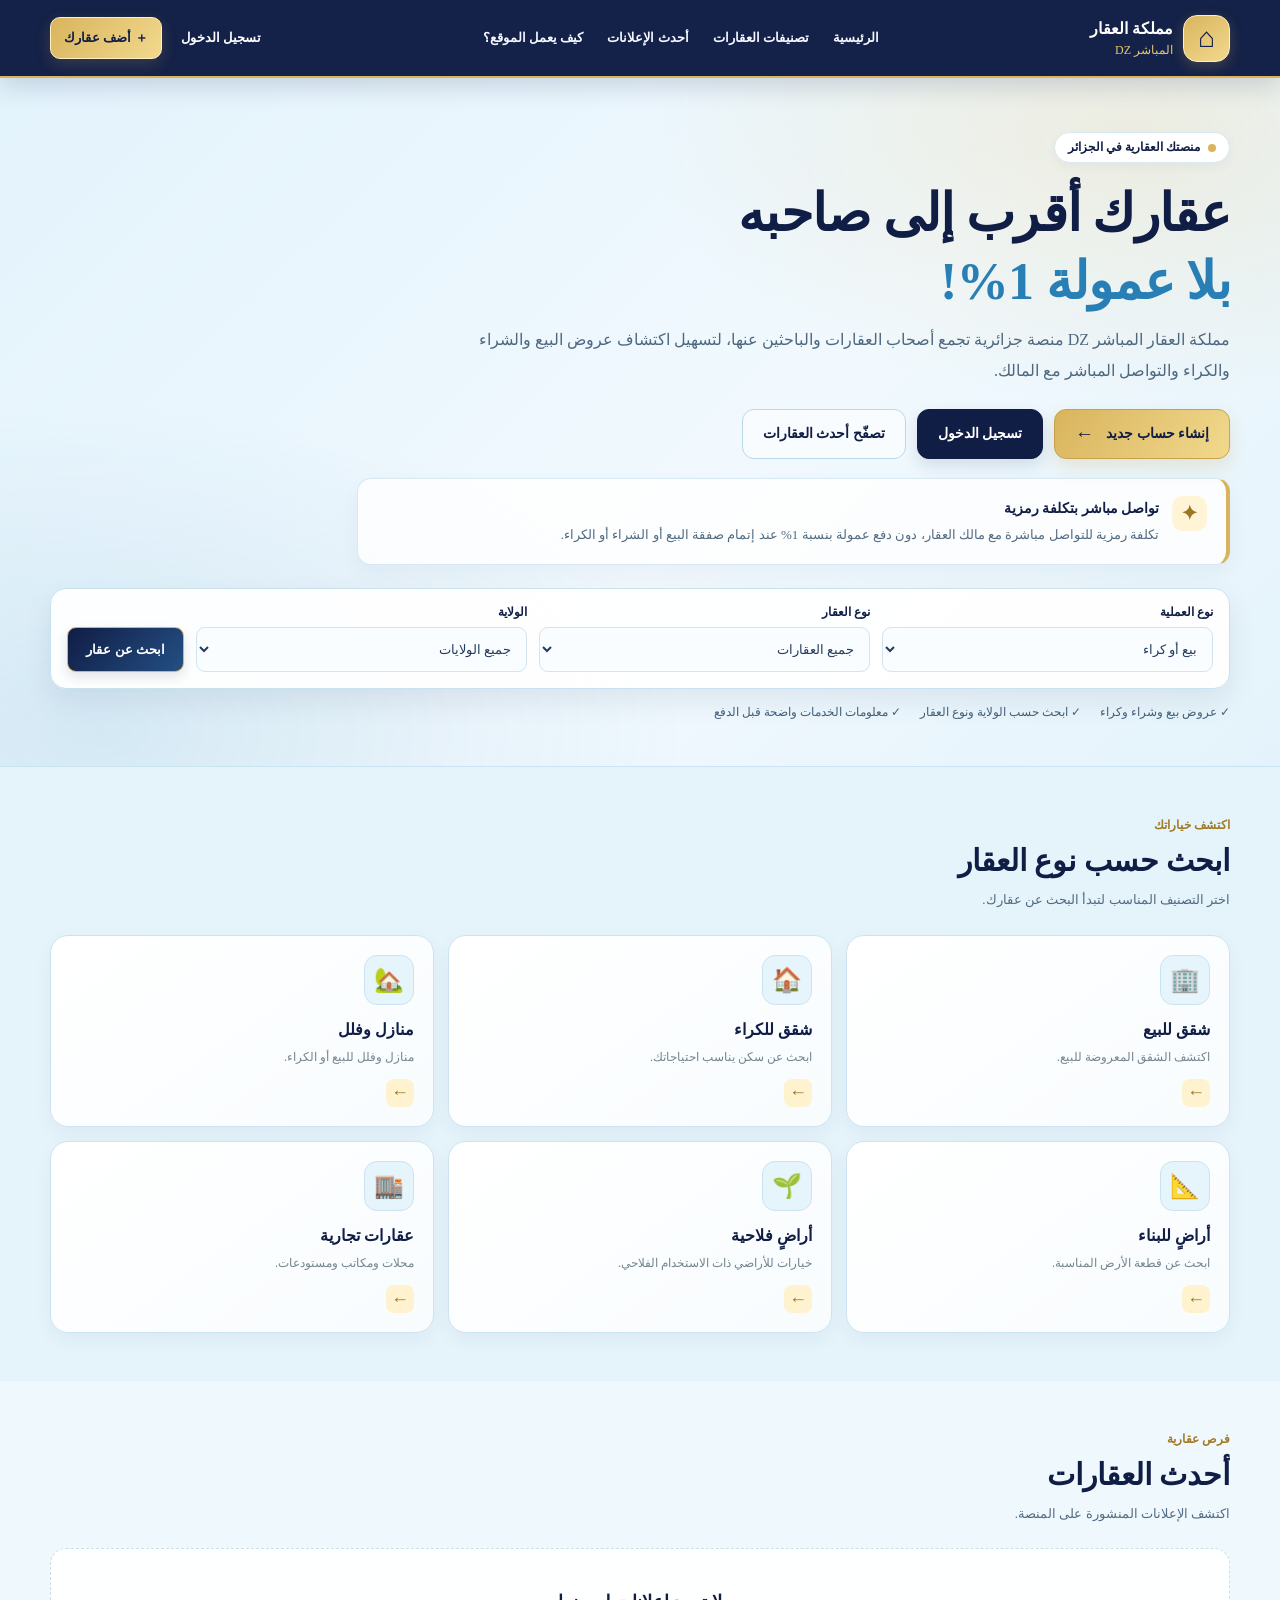
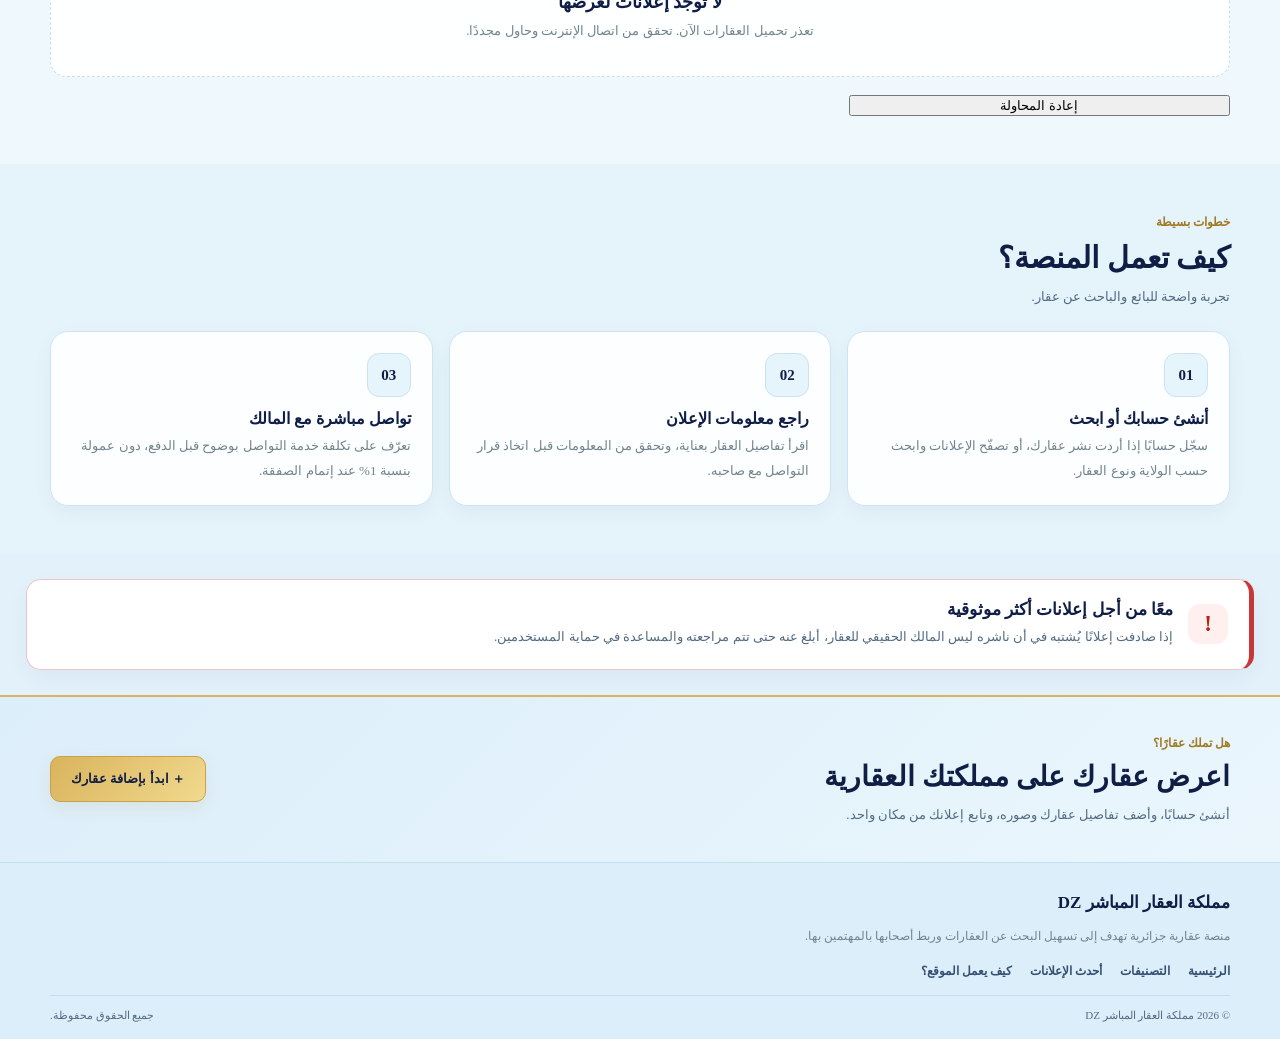
==== commit fc81d9a0: "Create index.html" ====
--- a/index.html
+++ b/index.html
@@ -3,9 +3,9 @@
 <head>
   <meta charset="UTF-8">
   <meta name="viewport" content="width=device-width, initial-scale=1.0">
-  <meta name="theme-color" content="#087fa3">
-  <meta name="description" content="مملكة العقار المباشر DZ، منصة جزائرية للبحث عن العقارات للبيع والكراء والتواصل مع أصحابها.">
-  <title>مملكة العقار المباشر DZ | ابحث عن عقارك</title>
+  <meta name="theme-color" content="#101d45">
+  <meta name="description" content="مملكة العقار المباشر DZ: منصة جزائرية للبحث عن عقارات للبيع والشراء والكراء والتواصل مباشرة مع أصحابها.">
+  <title>مملكة العقار المباشر DZ | عقارك أقرب إلى صاحبه</title>
   <link rel="stylesheet" href="style.css?v=4">
   <script src="script.js?v=6" defer></script>
   <style>
@@ -22,6 +22,36 @@
     @media(max-width:700px){.container{width:calc(100% - 28px)}.header-content{display:flex;flex-wrap:wrap;gap:9px;min-height:auto;padding:10px 0}.brand{margin-left:auto}.brand-icon{width:41px;height:41px;border-radius:12px;font-size:25px}.brand-text strong{font-size:15px}.brand-text small{font-size:11px}.menu-toggle{display:inline-flex;order:2}.header-actions{order:3;width:100%;justify-content:flex-start;gap:7px;padding-top:4px}.header-add-button{flex:1;max-width:220px;padding:10px 9px;font-size:12px}.main-nav{display:none;order:4;width:100%;align-items:stretch;flex-direction:column;gap:0;padding:7px 0;border-top:1px solid #dcebf1}.main-nav.open{display:flex}.main-nav a{display:block;padding:11px 9px;border-radius:8px;font-size:13px}.main-nav a:hover{background:#e8f6fb}.hero{padding:32px 0 27px}.hero h1{font-size:clamp(31px,8vw,38px);margin-top:14px}.hero-description{font-size:13px;line-height:1.9;margin-bottom:17px}.hero-badge{font-size:11px;padding:7px 11px}.search-box{grid-template-columns:minmax(0,1fr);padding:13px;gap:11px;border-radius:13px}.search-field select,.btn-search{height:45px;min-height:45px}.hero-notes{gap:8px 13px;font-size:11px;line-height:1.7}.section{padding:30px 0}.section-heading{margin-bottom:17px}.section-heading h2{font-size:23px}.section-heading p{font-size:12px}.categories-grid{grid-template-columns:repeat(2,minmax(0,1fr));gap:10px}.category-card{padding:13px 12px;border-radius:13px}.category-icon{width:41px;height:41px;border-radius:11px;font-size:21px}.category-card h3{font-size:13px;line-height:1.6;margin:9px 0 4px}.category-card p{font-size:11px;line-height:1.7;margin-bottom:8px}.category-arrow{width:25px;height:25px;font-size:16px}.properties-grid{grid-template-columns:minmax(0,1fr);gap:13px}.empty-state{padding:25px 13px;border-radius:13px}.empty-icon{font-size:35px}.empty-state h3{font-size:16px}.empty-state p{font-size:12px}.steps-grid{grid-template-columns:minmax(0,1fr);gap:10px}.step-card{padding:16px;border-radius:13px}.step-number{width:37px;height:37px;border-radius:10px;font-size:13px}.step-card h3{margin:9px 0 5px;font-size:15px}.step-card p{font-size:12px}.owner-section{padding:27px 0}.owner-content{align-items:stretch;flex-direction:column;gap:15px}.owner-content h2{font-size:22px;line-height:1.5}.owner-content p{font-size:12px}.btn-light{width:100%;box-sizing:border-box;padding:12px 15px}.site-footer{padding-top:23px}.footer-brand{font-size:15px}.footer-content>p{font-size:11px}.footer-links{gap:10px 14px;margin:13px 0}.footer-links a{font-size:11px}.footer-bottom{align-items:flex-start;flex-direction:column;gap:6px;font-size:10px}}
     @media(max-width:360px){.container{width:calc(100% - 22px)}.brand{gap:7px}.brand-text strong{font-size:13px}.brand-icon{width:37px;height:37px;font-size:22px}.categories-grid{gap:8px}.category-card{padding:11px 9px}.category-card h3{font-size:12px}.category-card p{font-size:10px}}
     @media(prefers-reduced-motion:reduce){html{scroll-behavior:auto}*,*::before,*::after{transition-duration:.01ms!important;animation-duration:.01ms!important}}
+    /* ROYAL BLUE + GOLD BRAND REFRESH */
+    :root{--home-blue:#287fb5;--home-blue-dark:#101d45;--home-gold:#d9b45d;--home-sky:#e7f5fc;--home-light:#f2f9fd;--home-text:#101d45;--home-muted:#526b82;--home-border:#c9e3f1;--home-shadow:0 12px 30px rgba(16,29,69,.08);--home-radius:18px}
+    body{background:#e7f5fc;color:#101d45}
+    .site-header{background:rgba(16,29,69,.98);border-bottom:2px solid #d9b45d;box-shadow:0 8px 24px rgba(16,29,69,.16)}
+    .brand-icon{background:linear-gradient(145deg,#d9b45d,#f2d98f);color:#101d45;border:1px solid #fff0be;box-shadow:0 4px 14px rgba(217,180,93,.22)}
+    .brand-text strong{color:#fff}.brand-text small{color:#e8c96f}
+    .main-nav a{color:#f4f7ff}.main-nav a:hover{color:#f1cf72;background:rgba(255,255,255,.06)}.main-nav .nav-logout{color:#ffaaa5}.main-nav .nav-admin{color:#f1cf72}
+    .login-link{color:#fff}.login-link:hover{background:rgba(255,255,255,.1);color:#f4d47e}
+    .header-add-button{background:linear-gradient(130deg,#d9b45d,#f1d98d);color:#101d45!important;border-color:#fff0be;box-shadow:0 5px 16px rgba(217,180,93,.18)}
+    .menu-toggle{background:rgba(255,255,255,.08);border-color:rgba(217,180,93,.65);color:#f4d47e}
+    .hero{background:radial-gradient(ellipse at 88% 8%,rgba(217,180,93,.18),transparent 30%),radial-gradient(ellipse at 8% 95%,rgba(40,127,181,.12),transparent 35%),linear-gradient(135deg,#e3f3fc 0%,#f1f9fe 58%,#e4f3fb 100%);border-bottom:1px solid #c9e3f1;padding-top:54px;padding-bottom:46px}
+    .hero-badge{background:#fff;border-color:#d8e9f4;color:#101d45;box-shadow:0 4px 12px rgba(16,29,69,.04)}.hero-badge:before{background:#d9b45d}
+    .hero h1{color:#101d45;max-width:900px}.hero h1 span{color:#287fb5}
+    .hero-description{color:#4e6880;max-width:760px;font-size:16px}
+    .hero-actions{display:flex;align-items:center;flex-wrap:wrap;gap:11px;margin:23px 0 19px}
+    .hero-actions a{display:inline-flex;align-items:center;justify-content:center;gap:12px;min-height:48px;padding:0 20px;border-radius:12px;font-size:14px;font-weight:900;text-decoration:none;transition:transform .2s,box-shadow .2s,background .2s}
+    .hero-actions a:hover{transform:translateY(-2px)}
+    .hero-register{background:linear-gradient(125deg,#d9b45d,#f1d98d);color:#101d45;border:1px solid #c7a14b;box-shadow:0 8px 18px rgba(185,143,49,.18)}
+    .hero-register span{font-size:19px}.hero-login{background:#101d45;color:#fff;border:1px solid #101d45;box-shadow:0 7px 16px rgba(16,29,69,.12)}
+    .hero-browse{background:rgba(255,255,255,.6);color:#101d45;border:1px solid #b8d9eb}
+    .commission-notice{display:flex;align-items:flex-start;gap:13px;max-width:830px;margin:0 0 23px;padding:17px 19px;background:rgba(255,255,255,.82);border:1px solid #d8e9f3;border-right:4px solid #d9b45d;border-radius:14px;box-shadow:0 8px 22px rgba(16,29,69,.045)}
+    .notice-icon{display:flex;align-items:center;justify-content:center;flex:0 0 35px;width:35px;height:35px;border-radius:11px;background:#fff4d6;color:#9b7626;font-size:20px;font-weight:900}
+    .commission-notice p{margin:0;color:#526b82;font-size:13px;line-height:1.9}.commission-notice strong{color:#101d45;font-size:14px}
+    .search-box{border-color:#c8e2f0;box-shadow:0 12px 30px rgba(16,29,69,.08)}.search-field label{color:#101d45}.search-field select{border-color:#d2e4ef;background:#f9fdff;color:#243b5c}.btn-search{background:linear-gradient(130deg,#101d45,#244f84);border-color:#d9b45d;color:#fff;box-shadow:0 5px 12px rgba(16,29,69,.12)}
+    .hero-notes{color:#435f79}.section{background:#eaf6fc}.categories-section,.how-section{background:#e5f3fb}.latest-section{background:#eff8fd}
+    .section-heading h2,.owner-content h2{color:#101d45}.section-kicker{color:#a17a25}.category-card,.step-card{border-color:#cde4f0;box-shadow:0 7px 20px rgba(16,29,69,.045)}.category-card h3,.step-card h3,.empty-state h3{color:#101d45}.category-icon,.step-number{background:#e6f4fc;border-color:#cbe3f1;color:#101d45}.category-arrow{background:#fff2cf;color:#9a7524}
+    .report-section{padding:25px 0;background:#e2f1fa}.report-content{display:flex;align-items:center;gap:15px;padding:19px 21px;background:#fff;border:1px solid #f0c6c4;border-right:5px solid #c83737;border-radius:15px;box-shadow:0 8px 22px rgba(16,29,69,.045)}.report-symbol{display:flex;align-items:center;justify-content:center;flex:0 0 40px;width:40px;height:40px;border-radius:12px;background:#fff0ef;color:#b42318;font-size:23px;font-weight:900}.report-content h2{margin:0 0 5px;color:#101d45;font-size:17px}.report-content p{margin:0;color:#526b82;font-size:13px;line-height:1.9}
+    .owner-section{background:linear-gradient(135deg,#dceefa,#eaf6fc);border-top:2px solid #d9b45d}.owner-content .section-kicker{color:#a17a25}.owner-content h2{color:#101d45}.owner-content p{color:#526b82}.btn-light{background:linear-gradient(130deg,#d9b45d,#f1d98d);color:#101d45;border-color:#c7a14b;box-shadow:0 6px 16px rgba(185,143,49,.12)}
+    .site-footer{background:#dceefa;border-top:1px solid #c4dfef}.footer-brand{color:#101d45}.footer-links a{color:#344f70}.footer-bottom{border-color:#c4dfef;color:#526b82}
+    @media(max-width:700px){.hero{padding-top:33px;padding-bottom:29px}.hero-description{font-size:13px}.hero-actions{display:grid;grid-template-columns:1fr 1fr;gap:9px;margin:18px 0 15px}.hero-actions a{min-height:45px;padding:0 10px;font-size:12px}.hero-browse{grid-column:1/-1}.commission-notice{padding:13px;gap:10px;margin-bottom:17px}.commission-notice p{font-size:12px}.commission-notice strong{font-size:13px}.report-section{padding:19px 0}.report-content{align-items:flex-start;padding:14px;gap:11px}.report-symbol{flex-basis:34px;width:34px;height:34px}.report-content h2{font-size:15px}.report-content p{font-size:12px}}
   </style>
 </head>
 <body>
@@ -47,15 +77,21 @@
   <main>
     <section class="hero" id="home"><div class="container hero-content">
       <span class="hero-badge">منصتك العقارية في الجزائر</span>
-      <h1>عقارك القادم<br><span>يبدأ من هنا</span></h1>
-      <p class="hero-description">ابحث عن عقار للبيع أو الكراء، واكتشف الخيارات المتاحة في ولايات الجزائر، مع تسهيل التواصل المباشر مع أصحاب العقارات.</p>
+      <h1>عقارك أقرب إلى صاحبه<br><span>بلا عمولة 1%!</span></h1>
+      <p class="hero-description">مملكة العقار المباشر DZ منصة جزائرية تجمع أصحاب العقارات والباحثين عنها، لتسهيل اكتشاف عروض البيع والشراء والكراء والتواصل المباشر مع المالك.</p>
+      <div class="hero-actions" aria-label="خيارات الحساب">
+        <a href="register.html" class="hero-register">إنشاء حساب جديد <span aria-hidden="true">←</span></a>
+        <a href="login.html" class="hero-login">تسجيل الدخول</a>
+        <a href="#latest" class="hero-browse">تصفّح أحدث العقارات</a>
+      </div>
+      <div class="commission-notice"><span class="notice-icon" aria-hidden="true">✦</span><p><strong>تواصل مباشر بتكلفة رمزية</strong><br>تكلفة رمزية للتواصل مباشرة مع مالك العقار، دون دفع عمولة بنسبة 1% عند إتمام صفقة البيع أو الشراء أو الكراء.</p></div>
       <form class="search-box" id="searchForm">
         <div class="search-field"><label for="operation">نوع العملية</label><select id="operation" name="operation"><option value="">بيع أو كراء</option><option value="sale">للبيع</option><option value="rent">للكراء</option></select></div>
         <div class="search-field"><label for="propertyType">نوع العقار</label><select id="propertyType" name="category"><option value="">جميع العقارات</option><option value="apartment">شقة</option><option value="house">منزل</option><option value="land">أرض للبناء</option><option value="farm">أرض فلاحية</option><option value="commercial">عقار تجاري</option></select></div>
         <div class="search-field"><label for="wilaya">الولاية</label><select id="wilaya" name="wilaya"><option value="">جميع الولايات</option></select></div>
         <button type="submit" class="btn-search">ابحث عن عقار</button>
       </form>
-      <div class="hero-notes"><span>✓ تصفح الإعلانات مجانًا</span><span>✓ تفاصيل واضحة</span><span>✓ تواصل مباشر وفق نظام المنصة</span></div>
+      <div class="hero-notes"><span>✓ عروض بيع وشراء وكراء</span><span>✓ ابحث حسب الولاية ونوع العقار</span><span>✓ معلومات الخدمات واضحة قبل الدفع</span></div>
     </div></section>
 
     <section class="section categories-section" id="categories"><div class="container">
@@ -78,11 +114,13 @@
     <section class="section how-section" id="how-it-works"><div class="container">
       <div class="section-heading"><span class="section-kicker">خطوات بسيطة</span><h2>كيف تعمل المنصة؟</h2><p>تجربة واضحة للبائع والباحث عن عقار.</p></div>
       <div class="steps-grid">
-        <article class="step-card"><span class="step-number">01</span><h3>ابحث عن عقارك</h3><p>استخدم البحث والتصنيفات للوصول إلى العقار الذي يناسب احتياجاتك.</p></article>
-        <article class="step-card"><span class="step-number">02</span><h3>اطّلع على التفاصيل</h3><p>راجع معلومات العقار وتفاصيله قبل اتخاذ قرار التواصل مع صاحبه.</p></article>
-        <article class="step-card"><span class="step-number">03</span><h3>تواصل وفق نظام المنصة</h3><p>ستظهر تكاليف خدمات التواصل بوضوح قبل الدفع، عند تفعيل هذه الخدمات.</p></article>
+        <article class="step-card"><span class="step-number">01</span><h3>أنشئ حسابك أو ابحث</h3><p>سجّل حسابًا إذا أردت نشر عقارك، أو تصفّح الإعلانات وابحث حسب الولاية ونوع العقار.</p></article>
+        <article class="step-card"><span class="step-number">02</span><h3>راجع معلومات الإعلان</h3><p>اقرأ تفاصيل العقار بعناية، وتحقق من المعلومات قبل اتخاذ قرار التواصل مع صاحبه.</p></article>
+        <article class="step-card"><span class="step-number">03</span><h3>تواصل مباشرة مع المالك</h3><p>تعرّف على تكلفة خدمة التواصل بوضوح قبل الدفع، دون عمولة بنسبة 1% عند إتمام الصفقة.</p></article>
       </div>
     </div></section>
+
+    <section class="report-section" aria-labelledby="reportTitle"><div class="container report-content"><span class="report-symbol" aria-hidden="true">!</span><div><h2 id="reportTitle">معًا من أجل إعلانات أكثر موثوقية</h2><p>إذا صادفت إعلانًا يُشتبه في أن ناشره ليس المالك الحقيقي للعقار، أبلغ عنه حتى تتم مراجعته والمساعدة في حماية المستخدمين.</p></div></div></section>
 
     <section class="owner-section"><div class="container owner-content"><div><span class="section-kicker">هل تملك عقارًا؟</span><h2>اعرض عقارك على مملكتك العقارية</h2><p>أنشئ حسابًا، وأضف تفاصيل عقارك وصوره، وتابع إعلانك من مكان واحد.</p></div><a href="register.html" class="btn-light" id="ownerAddPropertyLink">＋ ابدأ بإضافة عقارك</a></div></section>
   </main>
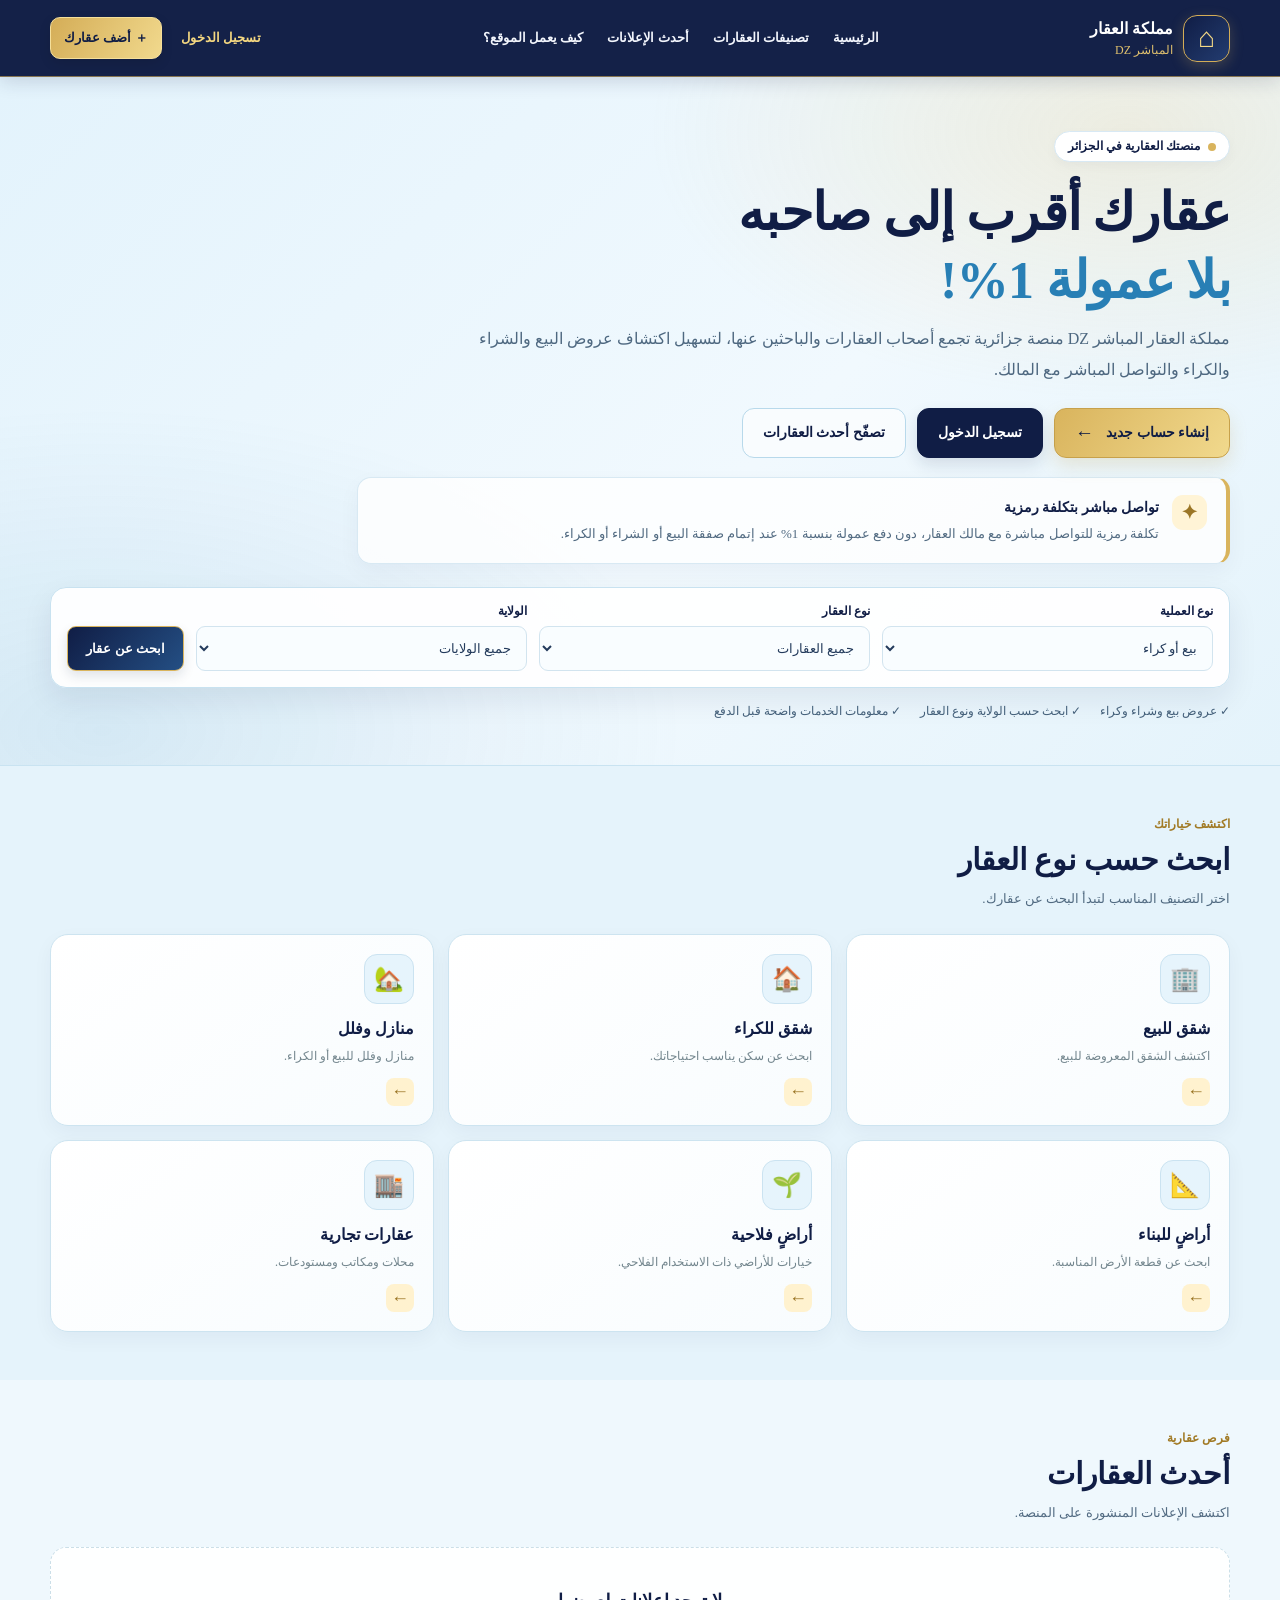
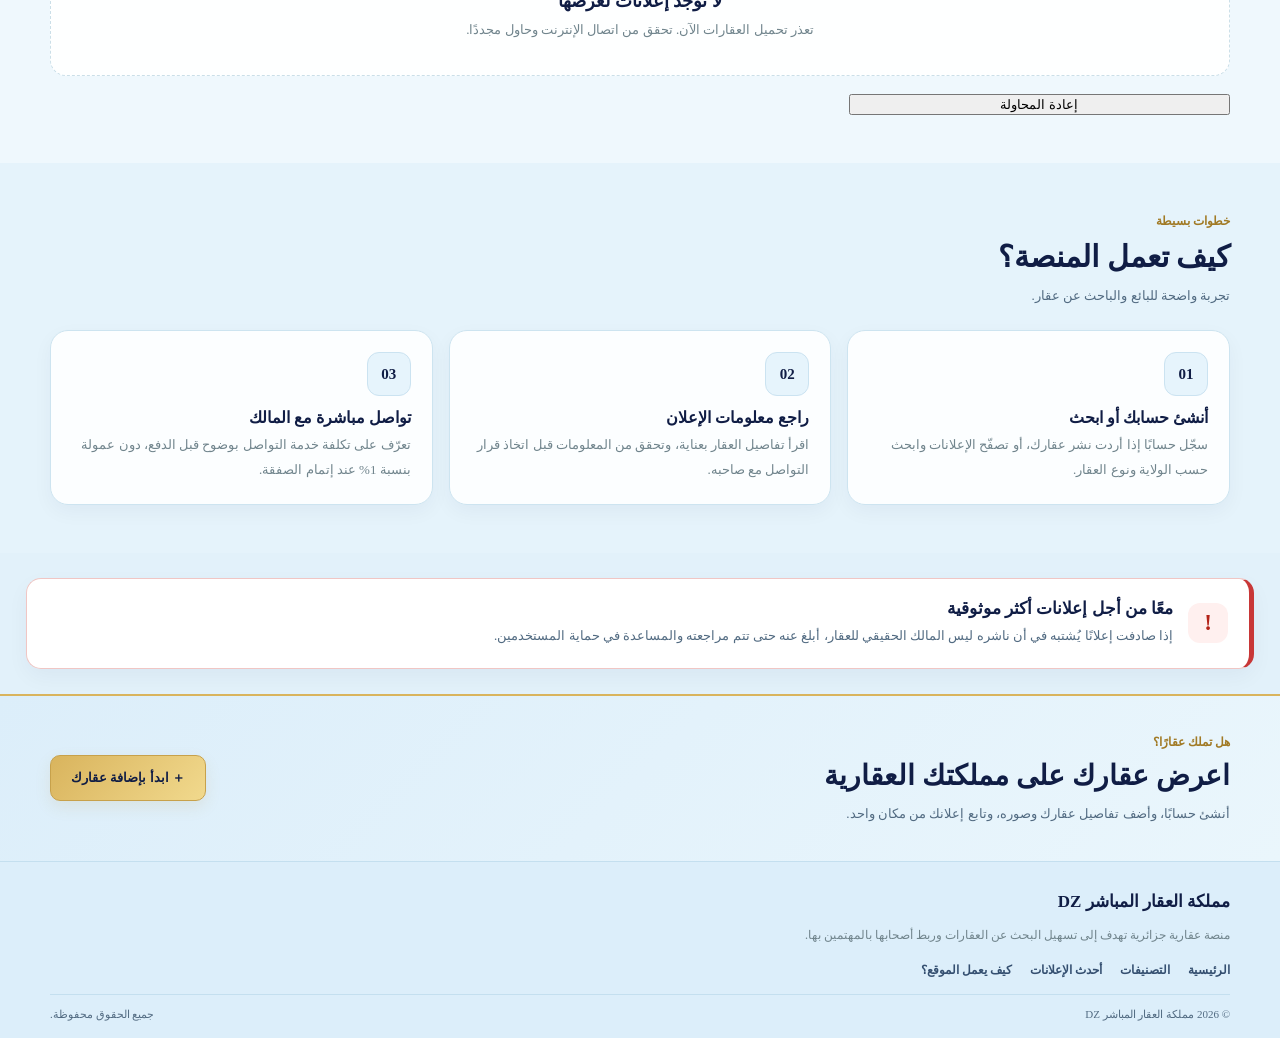
==== commit 908635a2: "Update index.html" ====
--- a/index.html
+++ b/index.html
@@ -7,7 +7,7 @@
   <meta name="description" content="مملكة العقار المباشر DZ: منصة جزائرية للبحث عن عقارات للبيع والشراء والكراء والتواصل مباشرة مع أصحابها.">
   <title>مملكة العقار المباشر DZ | عقارك أقرب إلى صاحبه</title>
   <link rel="stylesheet" href="style.css?v=4">
-  <script src="script.js?v=6" defer></script>
+  <script src="script.js?v=7" defer></script>
   <style>
     :root{--home-blue:#087fa3;--home-blue-dark:#07566f;--home-gold:#d4ad57;--home-sky:#eaf7fc;--home-light:#f2f9fc;--home-text:#153b4a;--home-muted:#647e89;--home-border:#dcebf1;--home-shadow:0 8px 25px rgba(7,86,111,.07);--home-radius:16px}
     html{scroll-behavior:smooth;scroll-padding-top:95px}body{margin:0;overflow-x:hidden;background:var(--home-sky);color:var(--home-text)}a,button,select{-webkit-tap-highlight-color:transparent}.container{width:min(1180px,calc(100% - 36px));margin-inline:auto}
@@ -51,6 +51,16 @@
     .report-section{padding:25px 0;background:#e2f1fa}.report-content{display:flex;align-items:center;gap:15px;padding:19px 21px;background:#fff;border:1px solid #f0c6c4;border-right:5px solid #c83737;border-radius:15px;box-shadow:0 8px 22px rgba(16,29,69,.045)}.report-symbol{display:flex;align-items:center;justify-content:center;flex:0 0 40px;width:40px;height:40px;border-radius:12px;background:#fff0ef;color:#b42318;font-size:23px;font-weight:900}.report-content h2{margin:0 0 5px;color:#101d45;font-size:17px}.report-content p{margin:0;color:#526b82;font-size:13px;line-height:1.9}
     .owner-section{background:linear-gradient(135deg,#dceefa,#eaf6fc);border-top:2px solid #d9b45d}.owner-content .section-kicker{color:#a17a25}.owner-content h2{color:#101d45}.owner-content p{color:#526b82}.btn-light{background:linear-gradient(130deg,#d9b45d,#f1d98d);color:#101d45;border-color:#c7a14b;box-shadow:0 6px 16px rgba(185,143,49,.12)}
     .site-footer{background:#dceefa;border-top:1px solid #c4dfef}.footer-brand{color:#101d45}.footer-links a{color:#344f70}.footer-bottom{border-color:#c4dfef;color:#526b82}
+    /* Header brand: night blue with gold accents */
+    .site-header{background:rgba(16,29,69,.98);border-bottom:1px solid rgba(212,173,87,.6);box-shadow:0 4px 18px rgba(16,29,69,.16)}
+    .brand-icon{background:linear-gradient(135deg,#101d45,#233c70);color:#f5d985;border-color:#d4ad57}
+    .brand-text strong{color:#fff}.brand-text small{color:#e1c16e}
+    .main-nav a{color:#f2f5fc}.main-nav a:hover{color:#f0d27c;background:rgba(255,255,255,.06)}
+    .main-nav .nav-logout{color:#ffb7b2}.main-nav .nav-admin{color:#f0d27c}
+    .login-link{color:#f4d780}.login-link:hover{background:rgba(255,255,255,.08)}
+    .header-add-button{background:linear-gradient(120deg,#d4ad57,#f1d98d);color:#101d45!important;border-color:#f5df9a;box-shadow:0 4px 12px rgba(0,0,0,.12)}
+    .menu-toggle{background:rgba(255,255,255,.08);border-color:rgba(212,173,87,.6);color:#f5d985}
+    @media(max-width:700px){.main-nav{border-top-color:rgba(212,173,87,.35)}}
     @media(max-width:700px){.hero{padding-top:33px;padding-bottom:29px}.hero-description{font-size:13px}.hero-actions{display:grid;grid-template-columns:1fr 1fr;gap:9px;margin:18px 0 15px}.hero-actions a{min-height:45px;padding:0 10px;font-size:12px}.hero-browse{grid-column:1/-1}.commission-notice{padding:13px;gap:10px;margin-bottom:17px}.commission-notice p{font-size:12px}.commission-notice strong{font-size:13px}.report-section{padding:19px 0}.report-content{align-items:flex-start;padding:14px;gap:11px}.report-symbol{flex-basis:34px;width:34px;height:34px}.report-content h2{font-size:15px}.report-content p{font-size:12px}}
   </style>
 </head>
